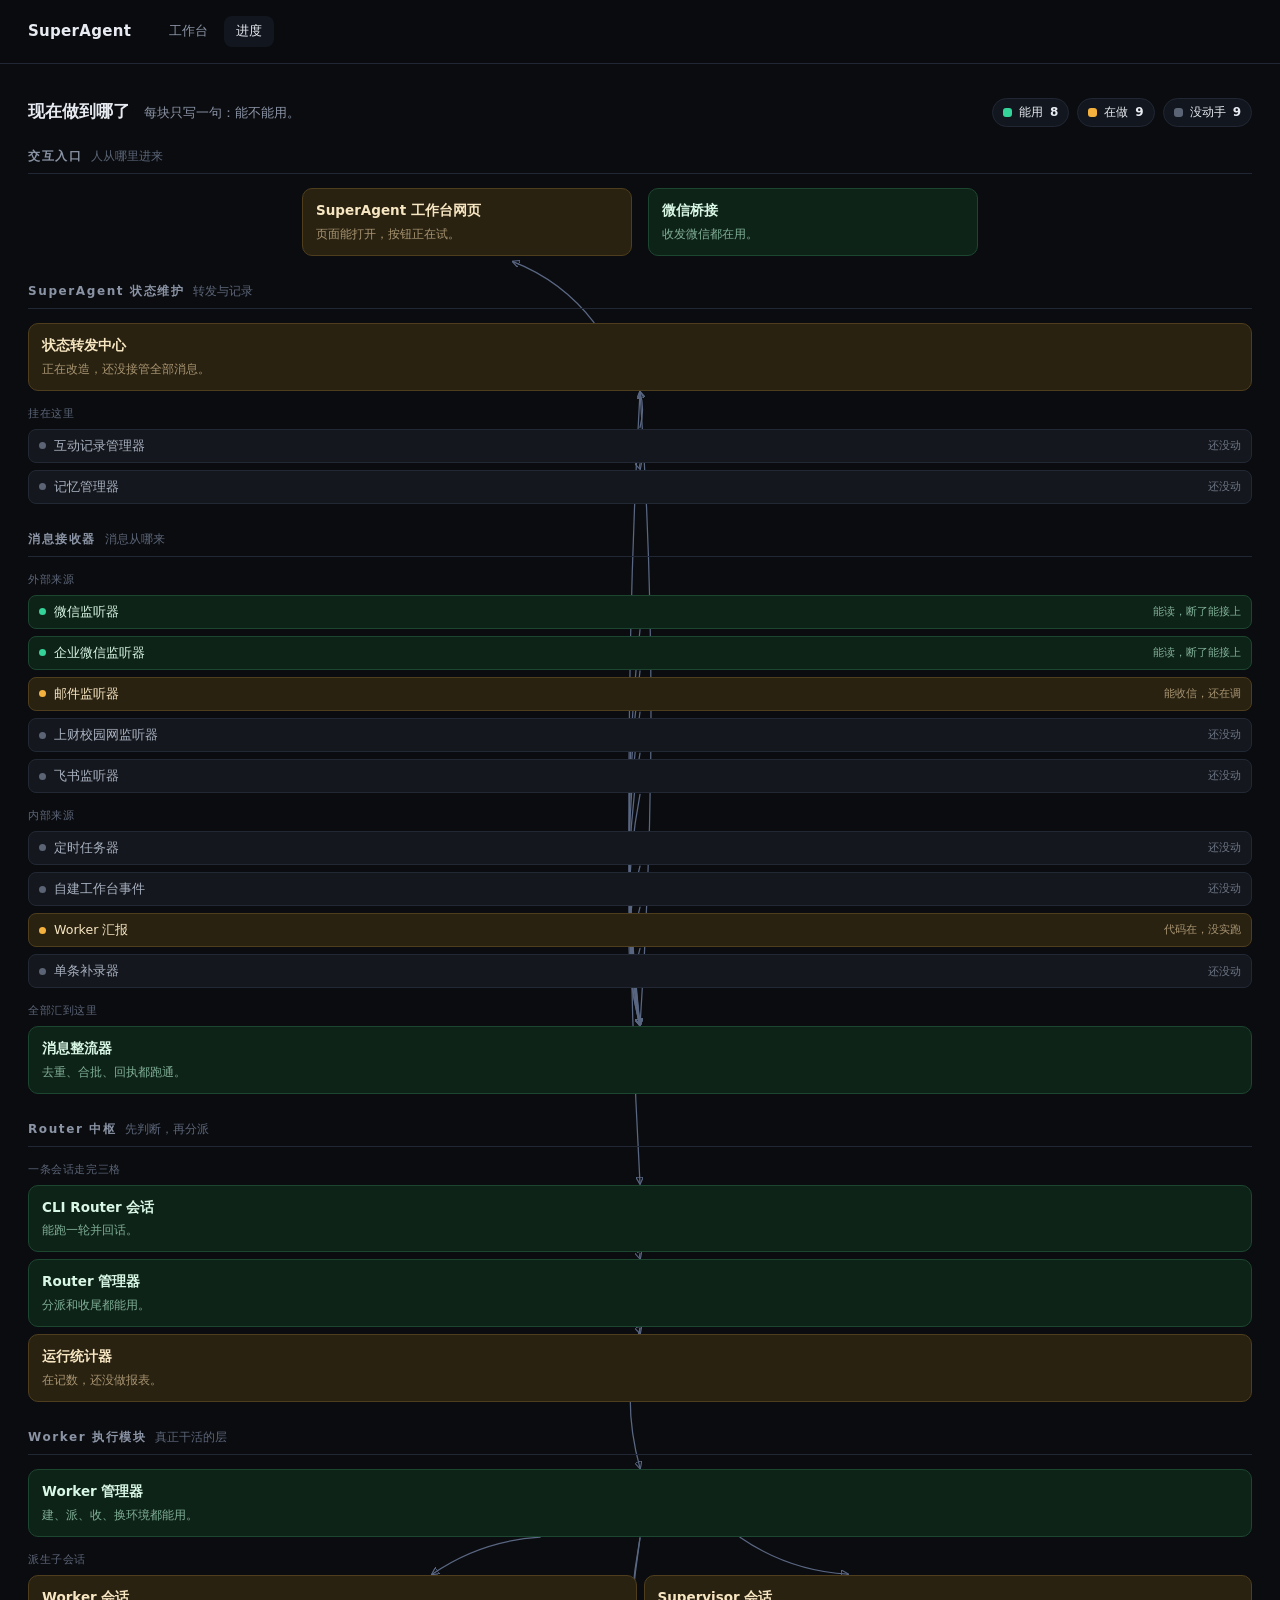
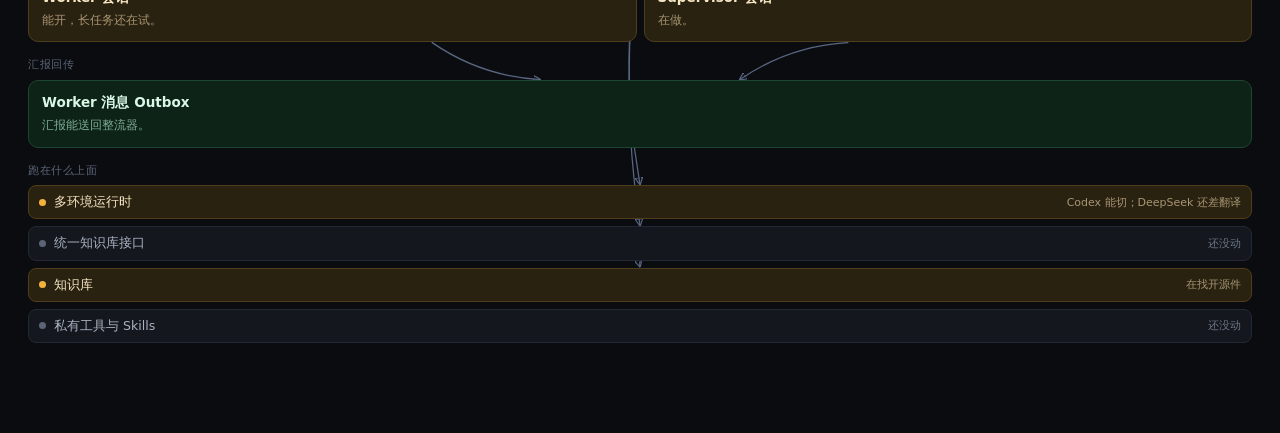
==== progress.html @ 07a04bea "SuperAgent Console: 工作台与进度两页" ====
<!doctype html>
<html lang="zh-CN">
<head>
<meta charset="utf-8">
<meta name="viewport" content="width=device-width,initial-scale=1">
<title>SuperAgent · 进度</title>
<link rel="stylesheet" href="app.css">
<style>
  main { max-width: 1290px; }
  .head { display: flex; align-items: baseline; gap: 14px; margin-bottom: 20px; flex-wrap: wrap; }
  .head h1 { margin: 0; font-size: 17px; font-weight: 650; }
  .head p { margin: 0; color: var(--muted); font-size: 13px; }
  .head .counts { margin-left: auto; display: flex; gap: 8px; flex-wrap: wrap; }
  .chip { display: inline-flex; align-items: center; gap: 7px; padding: 4px 10px; border-radius: 999px;
    border: 1px solid var(--line); background: var(--panel); font-size: 12px; }
  .chip b { font-variant-numeric: tabular-nums; font-weight: 650; }
  .swatch { width: 9px; height: 9px; border-radius: 3px; background: var(--c); }

  .map { position: relative; display: grid;
    grid-template-columns: 344px 236px 248px 404px;
    grid-template-areas: "entry entry entry entry" "recv maint router worker";
    gap: 26px 24px; align-items: start; padding-bottom: 10px; min-width: 1270px; }
  #links { position: absolute; inset: 0; width: 100%; height: 100%; z-index: 0; pointer-events: none; overflow: visible; }
  #links path { fill: none; stroke: #5a6782; stroke-width: 1.25; stroke-linecap: round; }

  .zone { position: relative; z-index: 1; }
  .zone[data-zone="entry"] { grid-area: entry; }
  .zone[data-zone="receivers"] { grid-area: recv; }
  .zone[data-zone="maintenance"] { grid-area: maint; }
  .zone[data-zone="router"] { grid-area: router; }
  .zone[data-zone="worker"] { grid-area: worker; }
  .zone > h2 { margin: 0 0 14px; padding-bottom: 7px; border-bottom: 1px solid var(--line);
    font-size: 12px; letter-spacing: 1.6px; font-weight: 600; color: var(--muted);
    display: flex; align-items: baseline; gap: 9px; }
  .zone > h2 em { font-style: normal; font-size: 11.5px; letter-spacing: 0; color: var(--dim); font-weight: 400; }
  .group + .group { margin-top: 14px; }
  .gtitle { font-size: 11px; letter-spacing: .6px; color: var(--dim); margin: 0 0 6px; }
  .cards, .rows { display: grid; gap: 7px; }
  .pair { display: grid; grid-template-columns: 1fr 1fr; gap: 7px; }
  .zone[data-zone="entry"] .cards { display: flex; gap: 16px; justify-content: center; flex-wrap: wrap; }
  .zone[data-zone="entry"] .node { flex: 0 0 330px; }

  .node[data-status="green"],  .row[data-status="green"]  { --fill:#0e2318; --edge:#1d4630; --dot:#34d399; --name:#d9f7e5; --note:#7fae95; }
  .node[data-status="yellow"], .row[data-status="yellow"] { --fill:#2a2211; --edge:#4f3e1d; --dot:#f5b13d; --name:#f7e6c2; --note:#a89572; }
  .node[data-status="red"],    .row[data-status="red"]    { --fill:#2a1517; --edge:#532528; --dot:#f87171; --name:#fbdada; --note:#a97c7f; }
  .node[data-status="gray"],   .row[data-status="gray"]   { --fill:#14171d; --edge:#232934; --dot:#5b6474; --name:#a9b2c1; --note:#6d7686; }

  .node { background: var(--fill); border: 1px solid var(--edge); border-radius: 10px; padding: 11px 13px;
    transition: transform .16s ease, border-color .16s ease;
    opacity: 0; animation: rise .3s ease forwards; animation-delay: calc(var(--i) * 15ms); }
  .node:hover { transform: translateY(-1px); border-color: var(--dot); }
  .node .name { font-size: 13.5px; font-weight: 600; color: var(--name); }
  .node .note { font-size: 12px; color: var(--note); margin-top: 3px; }

  .row { display: flex; align-items: center; gap: 8px; background: var(--fill); border: 1px solid var(--edge);
    border-radius: 8px; padding: 6px 10px;
    opacity: 0; animation: rise .3s ease forwards; animation-delay: calc(var(--i) * 15ms); }
  .dot2 { width: 7px; height: 7px; border-radius: 50%; background: var(--dot); flex: 0 0 auto; }
  .row .nm { flex: 1; font-size: 12.6px; color: var(--name); white-space: nowrap; overflow: hidden; text-overflow: ellipsis; }
  .row .nt { font-size: 11px; color: var(--note); white-space: nowrap; }
  @keyframes rise { from { opacity: 0; transform: translateY(5px); } to { opacity: 1; transform: none; } }
  @media (max-width: 1300px) {
    .map { min-width: 0; grid-template-columns: 1fr;
      grid-template-areas: "entry" "maint" "recv" "router" "worker"; }
  }
</style>
</head>
<body>
<header>
  <div class="brand">SuperAgent</div>
  <nav><a href="./">工作台</a><a class="on" href="progress.html">进度</a></nav>
</header>

<main>
  <div class="head">
    <h1>现在做到哪了</h1>
    <p>每块只写一句：能不能用。</p>
    <div class="counts" id="counts"></div>
  </div>
  <div class="map" id="map"><svg id="links"></svg></div>
</main>

<script src="data.js"></script>
<script>
const data = window.SUPERAGENT || {}
const map = data.map || { zones: [], edges: [] }
const esc = v => String(v ?? '').replace(/[&<>"']/g, c => ({'&':'&amp;','<':'&lt;','>':'&gt;','"':'&quot;',"'":'&#39;'}[c]))
const ORDER = ['green', 'yellow', 'red', 'gray']
let index = 0

function nodeCard(node) {
  return `<article class="node" data-id="${esc(node.id)}" data-status="${node.status}" style="--i:${index++}">
    <div class="name">${esc(node.name)}</div><div class="note">${esc(node.note)}</div></article>`
}
function nodeRow(node) {
  return `<div class="row" data-id="${esc(node.id)}" data-status="${node.status}" style="--i:${index++}">
    <span class="dot2"></span><span class="nm">${esc(node.name)}</span><span class="nt">${esc(node.note)}</span></div>`
}
function groupHtml(group) {
  const head = group.title ? `<div class="gtitle">${esc(group.title)}</div>` : ''
  let body
  if (group.rows) body = `<div class="rows">${group.rows.map(nodeRow).join('')}</div>`
  else if (group.pair) body = `<div class="pair">${group.pair.map(nodeCard).join('')}</div>`
  else body = `<div class="cards">${(group.nodes || group.cards || []).map(nodeCard).join('')}</div>`
  return `<div class="group">${head}${body}</div>`
}

const counts = { gray: 0, red: 0, yellow: 0, green: 0 }
for (const zone of map.zones) for (const group of zone.groups)
  for (const node of [...(group.nodes || []), ...(group.cards || []), ...(group.pair || []), ...(group.rows || [])])
    counts[node.status] = (counts[node.status] || 0) + 1

document.getElementById('counts').innerHTML = ORDER.filter(k => counts[k] || k === 'green').map(k => {
  const c = getComputedStyle(document.documentElement).getPropertyValue('--' + k)
  const label = (map.legend || []).find(l => l.key === k)
  return `<span class="chip"><span class="swatch" style="background:${c.trim()}"></span>${esc(label ? label.label : k)} <b>${counts[k] || 0}</b></span>`
}).join('')

document.getElementById('map').insertAdjacentHTML('beforeend', map.zones.map(zone => `
  <section class="zone" data-zone="${esc(zone.id)}">
    <h2>${esc(zone.title)} <em>${esc(zone.note || '')}</em></h2>
    ${zone.groups.map(groupHtml).join('')}
  </section>`).join(''))

function boxOf(el, box) {
  const r = el.getBoundingClientRect()
  return { x: r.left - box.left + r.width / 2, y: r.top - box.top + r.height / 2, w: r.width, h: r.height }
}
function edgePoint(from, to) {
  const dx = to.x - from.x, dy = to.y - from.y
  const a = Math.atan2(dy, dx), cos = Math.cos(a), sin = Math.sin(a)
  const sx = Math.abs(cos) > 1e-6 ? (from.w / 2) / Math.abs(cos) : Infinity
  const sy = Math.abs(sin) > 1e-6 ? (from.h / 2) / Math.abs(sin) : Infinity
  const d = Math.min(sx, sy) + 1
  return { x: from.x + cos * d, y: from.y + sin * d }
}
function draw() {
  const box = document.getElementById('map').getBoundingClientRect()
  const svg = document.getElementById('links')
  svg.setAttribute('width', box.width); svg.setAttribute('height', box.height)
  svg.setAttribute('viewBox', `0 0 ${box.width} ${box.height}`)
  const pos = new Map()
  for (const el of document.querySelectorAll('[data-id]')) pos.set(el.dataset.id, boxOf(el, box))
  const parts = []
  ;(map.edges || []).forEach(([fromId, toId], i) => {
    const a = pos.get(fromId), b = pos.get(toId)
    if (!a || !b) return
    const p1 = edgePoint(a, b), p2 = edgePoint(b, a)
    const dx = p2.x - p1.x, dy = p2.y - p1.y
    const dist = Math.hypot(dx, dy) || 1
    const bow = Math.min(22, dist * 0.14)
    const cx = (p1.x + p2.x) / 2 - (dy / dist) * bow
    const cy = (p1.y + p2.y) / 2 + (dx / dist) * bow
    parts.push(`<path d="M${p1.x},${p1.y} Q${cx},${cy} ${p2.x},${p2.y}" marker-end="url(#arrow)" data-i="${i}"/>`)
  })
  svg.innerHTML = `<defs><marker id="arrow" viewBox="0 0 8 8" refX="7" refY="4" markerWidth="6" markerHeight="6" orient="auto">
    <path d="M0,0 L8,4 L0,8 Z" fill="#5a6782" stroke="none"/></marker></defs>${parts.join('')}`
  let step = 0
  for (const path of svg.querySelectorAll('path[data-i]')) {
    const len = path.getTotalLength()
    path.style.strokeDasharray = `${len}`; path.style.strokeDashoffset = `${len}`
    path.style.transition = `stroke-dashoffset .45s ease ${step++ * 18}ms`
    requestAnimationFrame(() => { path.style.strokeDashoffset = '0' })
  }
}
requestAnimationFrame(() => requestAnimationFrame(draw))
let timer
addEventListener('resize', () => { clearTimeout(timer); timer = setTimeout(draw, 140) })
</script>
</body>
</html>
---- app.css ----
:root {
  --bg: #0a0c10; --panel: #12161e; --line: #212734; --text: #e8ebf1; --muted: #8b94a5; --dim: #5c6577;
  --green: #34d399; --yellow: #f5b13d; --red: #f87171; --gray: #5b6474;
}
* { box-sizing: border-box; }
html, body { margin: 0; background: var(--bg); color: var(--text); }
body { font: 14px/1.6 "Segoe UI", "Microsoft YaHei", system-ui, sans-serif; -webkit-font-smoothing: antialiased; }

header {
  display: flex; align-items: center; gap: 26px; padding: 16px 28px;
  border-bottom: 1px solid var(--line); position: sticky; top: 0; background: rgba(10,12,16,.92);
  backdrop-filter: blur(8px); z-index: 10;
}
.brand { font-size: 15px; font-weight: 650; letter-spacing: .3px; }
nav { display: flex; gap: 4px; }
nav a {
  color: var(--muted); text-decoration: none; font-size: 13px; padding: 5px 12px; border-radius: 8px;
}
nav a:hover { color: var(--text); background: var(--panel); }
nav a.on { color: var(--text); background: var(--panel); }

main { max-width: 980px; margin: 0 auto; padding: 34px 28px 80px; }

.hero { display: flex; align-items: center; gap: 14px; padding: 26px 24px; border: 1px solid var(--line);
  border-radius: 16px; background: var(--panel); margin-bottom: 30px; }
.hero .pulse { width: 10px; height: 10px; border-radius: 50%; background: var(--green); flex: 0 0 auto;
  box-shadow: 0 0 0 4px rgba(52,211,153,.14); }
.hero.off .pulse { background: var(--gray); box-shadow: none; }
.hero h1 { margin: 0; font-size: 17px; font-weight: 650; }
.hero p { margin: 2px 0 0; color: var(--muted); font-size: 13px; }
.hero .when { margin-left: auto; color: var(--dim); font-size: 12px; }

h2 { font-size: 11.5px; letter-spacing: 1.5px; color: var(--dim); font-weight: 600; margin: 0 0 12px; }

.card { border: 1px solid var(--line); border-radius: 12px; background: var(--panel); padding: 14px 16px; }
.card + .card { margin-top: 9px; }
.card .top { display: flex; align-items: center; gap: 10px; }
.card .goal { font-size: 14px; font-weight: 600; }
.card .meta { margin-left: auto; font-size: 12px; color: var(--muted); }
.card ol { margin: 10px 0 0; padding-left: 18px; color: var(--muted); font-size: 12.5px; }
.card li.done { color: var(--dim); text-decoration: line-through; text-decoration-color: #2c3444; }
.empty { color: var(--dim); font-size: 13px; padding: 26px 0; text-align: center; }

.feed { display: grid; gap: 7px; }
.ev { display: flex; gap: 12px; font-size: 13px; color: var(--muted); }
.ev time { color: var(--dim); font-variant-numeric: tabular-nums; flex: 0 0 auto; }
.ev b { color: var(--text); font-weight: 500; }

.dot { width: 8px; height: 8px; border-radius: 50%; flex: 0 0 auto; background: var(--gray); }
.dot.green { background: var(--green); }
.dot.yellow { background: var(--yellow); }
.dot.red { background: var(--red); }

@media (max-width: 640px) { main { padding: 22px 16px 60px; } header { padding: 12px 16px; } }
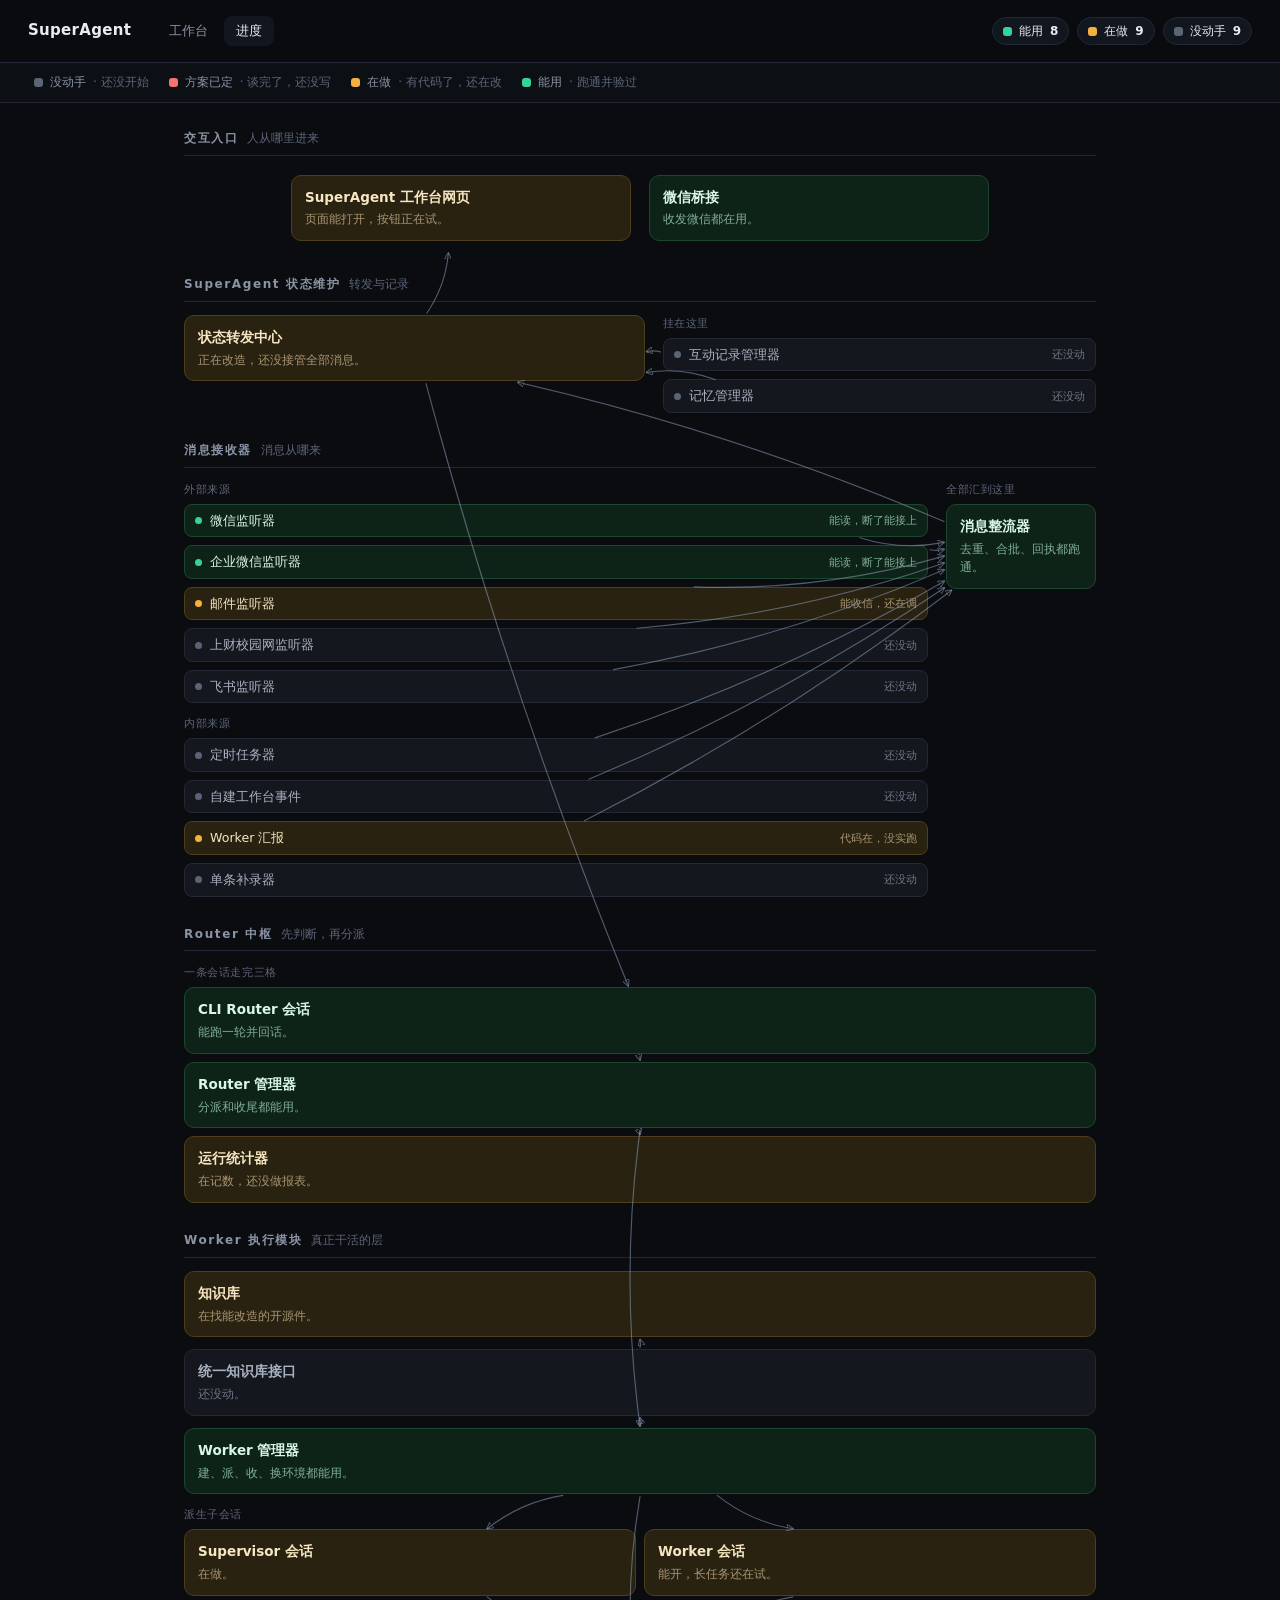
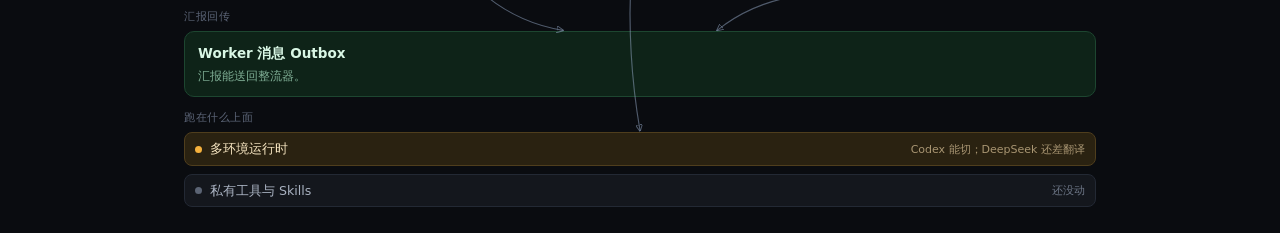
==== commit 49b6fd22: "进度页按参考图重排空间布局" ====
--- a/progress.html
+++ b/progress.html
@@ -2,43 +2,73 @@
 <html lang="zh-CN">
 <head>
 <meta charset="utf-8">
+<link rel="stylesheet" href="app.css">
 <meta name="viewport" content="width=device-width,initial-scale=1">
-<title>SuperAgent · 进度</title>
-<link rel="stylesheet" href="app.css">
+<title>SuperAgent 系统实现状态图</title>
 <style>
-  main { max-width: 1290px; }
-  .head { display: flex; align-items: baseline; gap: 14px; margin-bottom: 20px; flex-wrap: wrap; }
-  .head h1 { margin: 0; font-size: 17px; font-weight: 650; }
-  .head p { margin: 0; color: var(--muted); font-size: 13px; }
-  .head .counts { margin-left: auto; display: flex; gap: 8px; flex-wrap: wrap; }
+  :root {
+    --bg: #0a0c10; --line: #212734; --text: #e8ebf1; --muted: #8b94a5; --dim: #5c6577;
+    --gray: #5b6474; --red: #f87171; --yellow: #f5b13d; --green: #34d399;
+  }
+  * { box-sizing: border-box; }
+  html, body { margin: 0; background: var(--bg); color: var(--text); }
+  body { font: 14px/1.55 "Segoe UI", "Microsoft YaHei", system-ui, sans-serif; }
+
+  header.top { display: flex; align-items: flex-end; gap: 26px; flex-wrap: wrap;
+    padding: 24px 34px 15px; border-bottom: 1px solid var(--line); }
+  header.top h1 { margin: 0; font-size: 19px; letter-spacing: .4px; font-weight: 650; }
+  header.top .lede { margin: 5px 0 0; color: var(--muted); font-size: 12.5px; }
+  .counts { display: flex; gap: 8px; margin-left: auto; flex-wrap: wrap; }
   .chip { display: inline-flex; align-items: center; gap: 7px; padding: 4px 10px; border-radius: 999px;
-    border: 1px solid var(--line); background: var(--panel); font-size: 12px; }
+    border: 1px solid var(--line); background: #12161e; font-size: 12px; }
   .chip b { font-variant-numeric: tabular-nums; font-weight: 650; }
   .swatch { width: 9px; height: 9px; border-radius: 3px; background: var(--c); }
-
-  .map { position: relative; display: grid;
-    grid-template-columns: 344px 236px 248px 404px;
-    grid-template-areas: "entry entry entry entry" "recv maint router worker";
-    gap: 26px 24px; align-items: start; padding-bottom: 10px; min-width: 1270px; }
-  #links { position: absolute; inset: 0; width: 100%; height: 100%; z-index: 0; pointer-events: none; overflow: visible; }
-  #links path { fill: none; stroke: #5a6782; stroke-width: 1.25; stroke-linecap: round; }
-
-  .zone { position: relative; z-index: 1; }
+  .legend { display: flex; gap: 20px; flex-wrap: wrap; padding: 10px 34px;
+    border-bottom: 1px solid var(--line); background: #0c0f14; }
+  .legend div { display: flex; align-items: center; gap: 7px; font-size: 12px; color: var(--muted); }
+
+  main { padding: 26px 34px 26px; overflow-x: auto; }
+  /* 交互入口在顶；状态维护在中间上方；接收器在左、Router 在中、Worker 在右。 */
+  .map {
+    position: relative;
+    display: grid;
+    width: 100%;
+    grid-template-columns: minmax(330px, 380px) minmax(0, 1fr) minmax(0, 1.06fr);
+    grid-template-areas:
+      "entry entry entry"
+      "recv  maint maint"
+      "recv  router worker";
+    gap: 28px 24px;
+    align-items: start;
+  }
+  /* 线画在卡片之上，保证看得见；卡片仍是不透明的，线只在空白处穿行。 */
+  #links { position: absolute; inset: 0; width: 100%; height: 100%; z-index: 5; pointer-events: none; overflow: visible; }
+  #links path { fill: none; stroke: rgba(150,170,200,.5); stroke-width: 1.15; stroke-linecap: round; }
+
+  .zone { position: relative; z-index: 1; min-width: 0; }
   .zone[data-zone="entry"] { grid-area: entry; }
   .zone[data-zone="receivers"] { grid-area: recv; }
   .zone[data-zone="maintenance"] { grid-area: maint; }
   .zone[data-zone="router"] { grid-area: router; }
   .zone[data-zone="worker"] { grid-area: worker; }
-  .zone > h2 { margin: 0 0 14px; padding-bottom: 7px; border-bottom: 1px solid var(--line);
+  .zone > h2 { margin: 0 0 13px; padding-bottom: 7px; border-bottom: 1px solid var(--line);
     font-size: 12px; letter-spacing: 1.6px; font-weight: 600; color: var(--muted);
     display: flex; align-items: baseline; gap: 9px; }
   .zone > h2 em { font-style: normal; font-size: 11.5px; letter-spacing: 0; color: var(--dim); font-weight: 400; }
-  .group + .group { margin-top: 14px; }
+
+  .group + .group { margin-top: 12px; }
   .gtitle { font-size: 11px; letter-spacing: .6px; color: var(--dim); margin: 0 0 6px; }
-  .cards, .rows { display: grid; gap: 7px; }
-  .pair { display: grid; grid-template-columns: 1fr 1fr; gap: 7px; }
-  .zone[data-zone="entry"] .cards { display: flex; gap: 16px; justify-content: center; flex-wrap: wrap; }
-  .zone[data-zone="entry"] .node { flex: 0 0 330px; }
+  .cards, .rows { display: grid; gap: 8px; }
+  .pair { display: grid; grid-template-columns: 1fr 1fr; gap: 8px; }
+  .cards.row { display: flex; gap: 18px; justify-content: center; flex-wrap: wrap; }
+  .cards.row .node { flex: 0 0 340px; }
+
+  .split { display: flex; gap: 18px; align-items: flex-start; }
+  .split .main { flex: 1 1 auto; min-width: 0; }
+  .split .side { flex: 0 0 auto; }
+  .zone[data-zone="receivers"] .split .side { flex-basis: 150px; }
+  .zone[data-zone="maintenance"] .split .main { flex: 0 0 270px; }
+  .zone[data-zone="maintenance"] .split .side { flex: 1 1 auto; }
 
   .node[data-status="green"],  .row[data-status="green"]  { --fill:#0e2318; --edge:#1d4630; --dot:#34d399; --name:#d9f7e5; --note:#7fae95; }
   .node[data-status="yellow"], .row[data-status="yellow"] { --fill:#2a2211; --edge:#4f3e1d; --dot:#f5b13d; --name:#f7e6c2; --note:#a89572; }
@@ -47,45 +77,42 @@
 
   .node { background: var(--fill); border: 1px solid var(--edge); border-radius: 10px; padding: 11px 13px;
     transition: transform .16s ease, border-color .16s ease;
-    opacity: 0; animation: rise .3s ease forwards; animation-delay: calc(var(--i) * 15ms); }
+    opacity: 0; animation: rise .3s ease forwards; animation-delay: calc(var(--i) * 14ms); }
   .node:hover { transform: translateY(-1px); border-color: var(--dot); }
-  .node .name { font-size: 13.5px; font-weight: 600; color: var(--name); }
-  .node .note { font-size: 12px; color: var(--note); margin-top: 3px; }
+  .node .name { font-size: 13.5px; font-weight: 600; color: var(--name); overflow-wrap: anywhere; }
+  .node .note { font-size: 12px; color: var(--note); margin-top: 3px; overflow-wrap: anywhere; }
 
   .row { display: flex; align-items: center; gap: 8px; background: var(--fill); border: 1px solid var(--edge);
     border-radius: 8px; padding: 6px 10px;
-    opacity: 0; animation: rise .3s ease forwards; animation-delay: calc(var(--i) * 15ms); }
-  .dot2 { width: 7px; height: 7px; border-radius: 50%; background: var(--dot); flex: 0 0 auto; }
+    opacity: 0; animation: rise .3s ease forwards; animation-delay: calc(var(--i) * 14ms); }
+  .row .dot { width: 7px; height: 7px; border-radius: 50%; background: var(--dot); flex: 0 0 auto; }
   .row .nm { flex: 1; font-size: 12.6px; color: var(--name); white-space: nowrap; overflow: hidden; text-overflow: ellipsis; }
   .row .nt { font-size: 11px; color: var(--note); white-space: nowrap; }
   @keyframes rise { from { opacity: 0; transform: translateY(5px); } to { opacity: 1; transform: none; } }
+  footer { padding: 0 34px 28px; color: var(--dim); font-size: 11.5px; display: flex; gap: 18px; flex-wrap: wrap; }
+  footer code { font-family: ui-monospace, Consolas, monospace; color: var(--muted); }
+  a { color: #6ea8fe; text-decoration: none; }
   @media (max-width: 1300px) {
     .map { min-width: 0; grid-template-columns: 1fr;
       grid-template-areas: "entry" "maint" "recv" "router" "worker"; }
+    .zone[data-zone="maintenance"] .split .main { flex: 1 1 auto; }
+    .split { flex-wrap: wrap; }
   }
 </style>
 </head>
 <body>
-<header>
-  <div class="brand">SuperAgent</div>
-  <nav><a href="./">工作台</a><a class="on" href="progress.html">进度</a></nav>
-</header>
-
-<main>
-  <div class="head">
-    <h1>现在做到哪了</h1>
-    <p>每块只写一句：能不能用。</p>
-    <div class="counts" id="counts"></div>
-  </div>
-  <div class="map" id="map"><svg id="links"></svg></div>
-</main>
+<header><div class="brand">SuperAgent</div><nav><a href="./">工作台</a><a class="on" href="progress.html">进度</a></nav><div class="counts" id="counts"></div></header>
+
+<div class="legend" id="legend"></div>
+<main><div class="map" id="map"><svg id="links"></svg></div></main>
 
 <script src="data.js"></script>
 <script>
-const data = window.SUPERAGENT || {}
-const map = data.map || { zones: [], edges: [] }
+const ORDER = ['green', 'yellow', 'red', 'gray']
+const $ = s => document.querySelector(s)
 const esc = v => String(v ?? '').replace(/[&<>"']/g, c => ({'&':'&amp;','<':'&lt;','>':'&gt;','"':'&quot;',"'":'&#39;'}[c]))
-const ORDER = ['green', 'yellow', 'red', 'gray']
+
+let map = null
 let index = 0
 
 function nodeCard(node) {
@@ -94,7 +121,7 @@
 }
 function nodeRow(node) {
   return `<div class="row" data-id="${esc(node.id)}" data-status="${node.status}" style="--i:${index++}">
-    <span class="dot2"></span><span class="nm">${esc(node.name)}</span><span class="nt">${esc(node.note)}</span></div>`
+    <span class="dot"></span><span class="nm">${esc(node.name)}</span><span class="nt">${esc(node.note)}</span></div>`
 }
 function groupHtml(group) {
   const head = group.title ? `<div class="gtitle">${esc(group.title)}</div>` : ''
@@ -104,23 +131,46 @@
   else body = `<div class="cards">${(group.nodes || group.cards || []).map(nodeCard).join('')}</div>`
   return `<div class="group">${head}${body}</div>`
 }
-
-const counts = { gray: 0, red: 0, yellow: 0, green: 0 }
-for (const zone of map.zones) for (const group of zone.groups)
-  for (const node of [...(group.nodes || []), ...(group.cards || []), ...(group.pair || []), ...(group.rows || [])])
-    counts[node.status] = (counts[node.status] || 0) + 1
-
-document.getElementById('counts').innerHTML = ORDER.filter(k => counts[k] || k === 'green').map(k => {
-  const c = getComputedStyle(document.documentElement).getPropertyValue('--' + k)
-  const label = (map.legend || []).find(l => l.key === k)
-  return `<span class="chip"><span class="swatch" style="background:${c.trim()}"></span>${esc(label ? label.label : k)} <b>${counts[k] || 0}</b></span>`
-}).join('')
-
-document.getElementById('map').insertAdjacentHTML('beforeend', map.zones.map(zone => `
-  <section class="zone" data-zone="${esc(zone.id)}">
-    <h2>${esc(zone.title)} <em>${esc(zone.note || '')}</em></h2>
-    ${zone.groups.map(groupHtml).join('')}
-  </section>`).join(''))
+function zoneBody(zone) {
+  if (zone.layout === 'row') return `<div class="cards row">${zone.groups[0].nodes.map(nodeCard).join('')}</div>`
+  if (zone.layout === 'split') {
+    return `<div class="split"><div class="main">${zone.groups.map(groupHtml).join('')}</div>
+      <div class="side">${(zone.side || []).map(groupHtml).join('')}</div></div>`
+  }
+  return zone.groups.map(groupHtml).join('')
+}
+
+function render(data) {
+  map = data
+  const counts = { gray: 0, red: 0, yellow: 0, green: 0 }
+  const each = (zone) => {
+    const out = []
+    for (const g of [...(zone.groups || []), ...(zone.side || [])])
+      out.push(...(g.nodes || []), ...(g.cards || []), ...(g.pair || []), ...(g.rows || []))
+    return out
+  }
+  for (const zone of data.zones) for (const node of each(zone)) counts[node.status] = (counts[node.status] || 0) + 1
+
+  $('#legend').innerHTML = data.legend.map(item => {
+    const c = getComputedStyle(document.documentElement).getPropertyValue('--' + item.key)
+    return `<div><span class="swatch" style="background:${c.trim()}"></span>${esc(item.label)}
+      <span style="color:var(--dim)">· ${esc(item.hint)}</span></div>`
+  }).join('')
+  $('#counts').innerHTML = ORDER.filter(k => counts[k] || k === 'green').map(k => {
+    const c = getComputedStyle(document.documentElement).getPropertyValue('--' + k)
+    const label = (data.legend.find(l => l.key === k) || {}).label || k
+    return `<span class="chip"><span class="swatch" style="background:${c.trim()}"></span>${esc(label)} <b>${counts[k] || 0}</b></span>`
+  }).join('')
+  const stamp = $('#updated')
+  if (stamp) stamp.textContent = data.updatedAt
+
+  $('#map').insertAdjacentHTML('beforeend', data.zones.map(zone => `
+    <section class="zone" data-zone="${esc(zone.id)}">
+      <h2>${esc(zone.title)} <em>${esc(zone.note || '')}</em></h2>${zoneBody(zone)}
+    </section>`).join(''))
+
+  requestAnimationFrame(() => requestAnimationFrame(draw))
+}
 
 function boxOf(el, box) {
   const r = el.getBoundingClientRect()
@@ -131,41 +181,50 @@
   const a = Math.atan2(dy, dx), cos = Math.cos(a), sin = Math.sin(a)
   const sx = Math.abs(cos) > 1e-6 ? (from.w / 2) / Math.abs(cos) : Infinity
   const sy = Math.abs(sin) > 1e-6 ? (from.h / 2) / Math.abs(sin) : Infinity
-  const d = Math.min(sx, sy) + 1
+  const d = Math.min(sx, sy) + 2
   return { x: from.x + cos * d, y: from.y + sin * d }
 }
+
 function draw() {
-  const box = document.getElementById('map').getBoundingClientRect()
-  const svg = document.getElementById('links')
-  svg.setAttribute('width', box.width); svg.setAttribute('height', box.height)
+  if (!map) return
+  const box = $('#map').getBoundingClientRect()
+  const svg = $('#links')
+  svg.setAttribute('width', box.width)
+  svg.setAttribute('height', box.height)
   svg.setAttribute('viewBox', `0 0 ${box.width} ${box.height}`)
+
   const pos = new Map()
   for (const el of document.querySelectorAll('[data-id]')) pos.set(el.dataset.id, boxOf(el, box))
+
   const parts = []
-  ;(map.edges || []).forEach(([fromId, toId], i) => {
+  map.edges.forEach(([fromId, toId], i) => {
     const a = pos.get(fromId), b = pos.get(toId)
     if (!a || !b) return
     const p1 = edgePoint(a, b), p2 = edgePoint(b, a)
     const dx = p2.x - p1.x, dy = p2.y - p1.y
     const dist = Math.hypot(dx, dy) || 1
-    const bow = Math.min(22, dist * 0.14)
+    const bow = Math.min(20, dist * 0.13)
     const cx = (p1.x + p2.x) / 2 - (dy / dist) * bow
     const cy = (p1.y + p2.y) / 2 + (dx / dist) * bow
     parts.push(`<path d="M${p1.x},${p1.y} Q${cx},${cy} ${p2.x},${p2.y}" marker-end="url(#arrow)" data-i="${i}"/>`)
   })
+
   svg.innerHTML = `<defs><marker id="arrow" viewBox="0 0 8 8" refX="7" refY="4" markerWidth="6" markerHeight="6" orient="auto">
-    <path d="M0,0 L8,4 L0,8 Z" fill="#5a6782" stroke="none"/></marker></defs>${parts.join('')}`
+    <path d="M0,0 L8,4 L0,8 Z" fill="rgba(150,170,200,.6)" stroke="none"/></marker></defs>${parts.join('')}`
+
   let step = 0
   for (const path of svg.querySelectorAll('path[data-i]')) {
     const len = path.getTotalLength()
-    path.style.strokeDasharray = `${len}`; path.style.strokeDashoffset = `${len}`
-    path.style.transition = `stroke-dashoffset .45s ease ${step++ * 18}ms`
+    path.style.strokeDasharray = `${len}`
+    path.style.strokeDashoffset = `${len}`
+    path.style.transition = `stroke-dashoffset .45s ease ${step++ * 16}ms`
     requestAnimationFrame(() => { path.style.strokeDashoffset = '0' })
   }
 }
-requestAnimationFrame(() => requestAnimationFrame(draw))
+
 let timer
 addEventListener('resize', () => { clearTimeout(timer); timer = setTimeout(draw, 140) })
+render((window.SUPERAGENT || {}).map || { zones: [], edges: [] })
 </script>
 </body>
 </html>
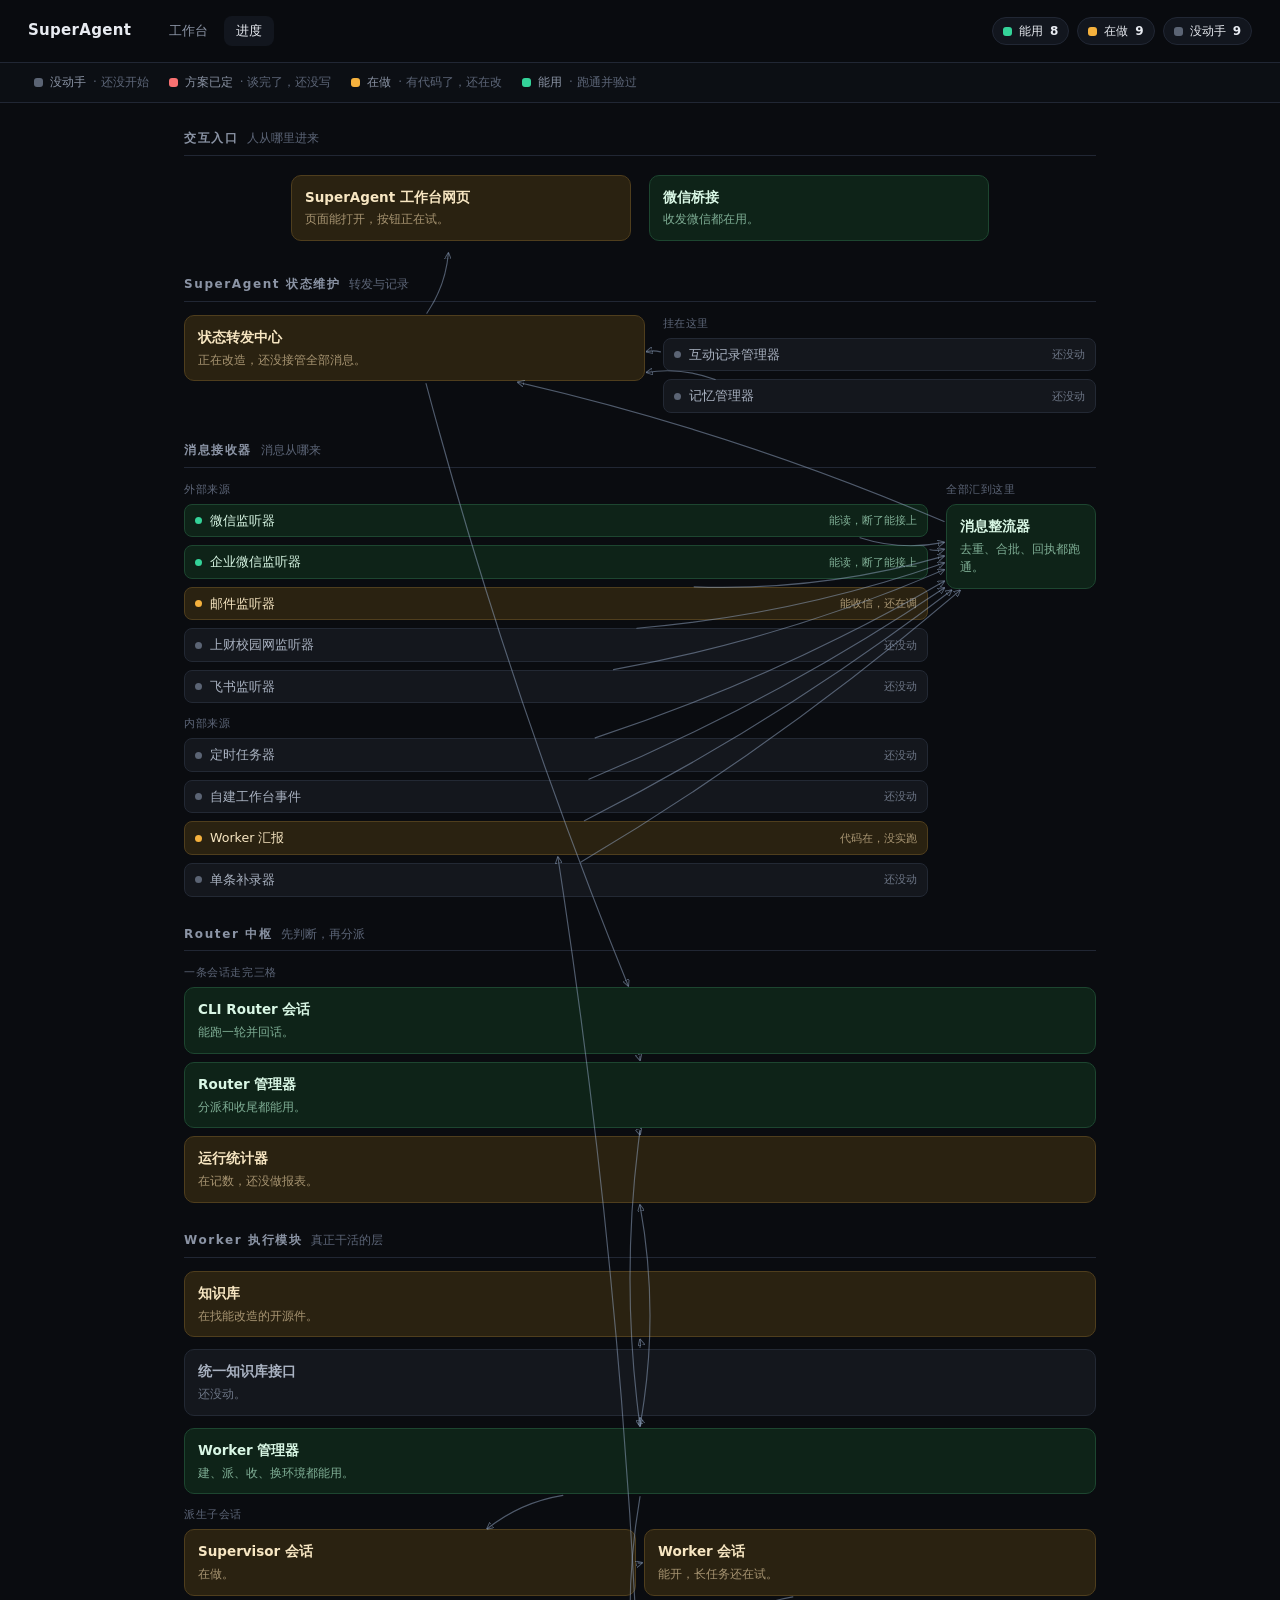
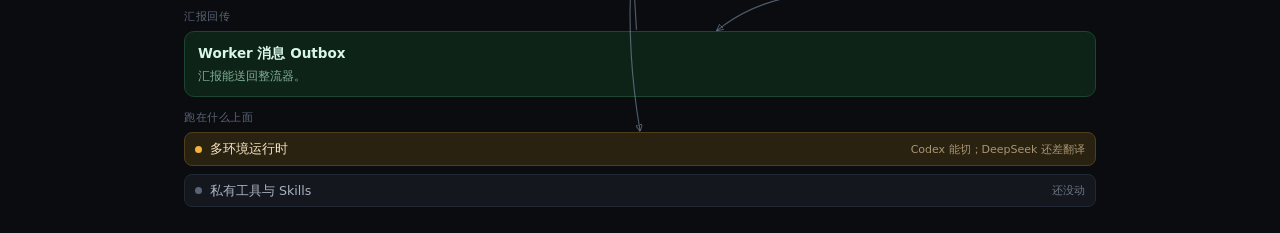
==== commit ed072f85: "修正主链路箭头，修复编码" ====
--- a/progress.html
+++ b/progress.html
@@ -101,7 +101,7 @@
 </style>
 </head>
 <body>
-<header><div class="brand">SuperAgent</div><nav><a href="./">工作台</a><a class="on" href="progress.html">进度</a></nav><div class="counts" id="counts"></div></header>
+<header><div class="brand">SuperAgent</div><nav><a href="./">工作台</a><a class="on" href="progress">进度</a></nav><div class="counts" id="counts"></div></header>
 
 <div class="legend" id="legend"></div>
 <main><div class="map" id="map"><svg id="links"></svg></div></main>
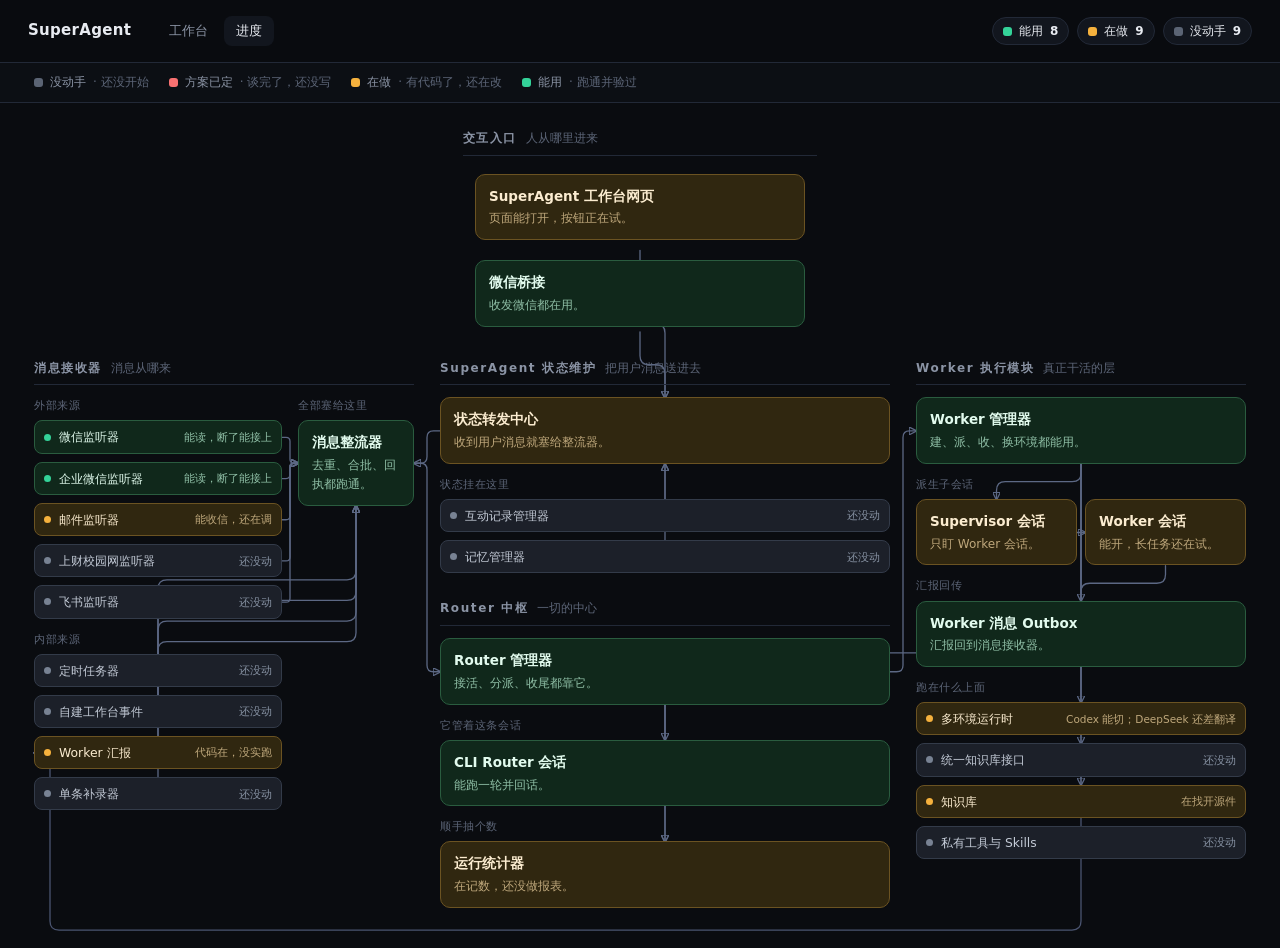
==== commit e9d440be: "按参考图重排：Router 居中、折线箭头、卡片侧边锚点" ====
--- a/progress.html
+++ b/progress.html
@@ -7,7 +7,7 @@
 <title>SuperAgent 系统实现状态图</title>
 <style>
   :root {
-    --bg: #0a0c10; --line: #212734; --text: #e8ebf1; --muted: #8b94a5; --dim: #5c6577;
+    --bg: #0a0c10; --line: #222937; --text: #e8ebf1; --muted: #8b94a5; --dim: #5c6577;
     --gray: #5b6474; --red: #f87171; --yellow: #f5b13d; --green: #34d399;
   }
   * { box-sizing: border-box; }
@@ -27,31 +27,22 @@
     border-bottom: 1px solid var(--line); background: #0c0f14; }
   .legend div { display: flex; align-items: center; gap: 7px; font-size: 12px; color: var(--muted); }
 
-  main { padding: 26px 34px 26px; overflow-x: auto; }
-  /* 交互入口在顶；状态维护在中间上方；接收器在左、Router 在中、Worker 在右。 */
-  .map {
-    position: relative;
-    display: grid;
-    width: 100%;
-    grid-template-columns: minmax(330px, 380px) minmax(0, 1fr) minmax(0, 1.06fr);
-    grid-template-areas:
-      "entry entry entry"
-      "recv  maint maint"
-      "recv  router worker";
-    gap: 28px 24px;
-    align-items: start;
-  }
-  /* 线画在卡片之上，保证看得见；卡片仍是不透明的，线只在空白处穿行。 */
-  #links { position: absolute; inset: 0; width: 100%; height: 100%; z-index: 5; pointer-events: none; overflow: visible; }
-  #links path { fill: none; stroke: rgba(150,170,200,.5); stroke-width: 1.15; stroke-linecap: round; }
+  main { padding: 26px 34px 10px; max-width: none; margin: 0; }
+  /* 用 flex 分三列，宽高可预测：入口横跨顶部，中间一列放转发中心和 Router。 */
+  .map { position: relative; padding-bottom: 30px; }
+  .band { display: flex; justify-content: center; margin-bottom: 26px; }
+  .board { display: flex; gap: 26px; align-items: flex-start; }
+  .col { min-width: 0; }
+  .col.left { flex: 0 0 380px; }
+  .col.mid { flex: 1 1 auto; display: flex; flex-direction: column; gap: 26px; }
+  .col.right { flex: 0 0 330px; }
+
+  #links { position: absolute; inset: 0; width: 100%; height: 100%; z-index: 0; pointer-events: none; overflow: visible; }
+  #links path { fill: none; stroke: #5c6884; stroke-width: 1.3; stroke-linecap: round; }
+  #links path.loop { stroke-dasharray: 4 4; stroke: #4a5470; }
 
   .zone { position: relative; z-index: 1; min-width: 0; }
-  .zone[data-zone="entry"] { grid-area: entry; }
-  .zone[data-zone="receivers"] { grid-area: recv; }
-  .zone[data-zone="maintenance"] { grid-area: maint; }
-  .zone[data-zone="router"] { grid-area: router; }
-  .zone[data-zone="worker"] { grid-area: worker; }
-  .zone > h2 { margin: 0 0 13px; padding-bottom: 7px; border-bottom: 1px solid var(--line);
+  .zone > h2 { margin: 0 0 12px; padding-bottom: 7px; border-bottom: 1px solid var(--line);
     font-size: 12px; letter-spacing: 1.6px; font-weight: 600; color: var(--muted);
     display: flex; align-items: baseline; gap: 9px; }
   .zone > h2 em { font-style: normal; font-size: 11.5px; letter-spacing: 0; color: var(--dim); font-weight: 400; }
@@ -59,44 +50,41 @@
   .group + .group { margin-top: 12px; }
   .gtitle { font-size: 11px; letter-spacing: .6px; color: var(--dim); margin: 0 0 6px; }
   .cards, .rows { display: grid; gap: 8px; }
-  .pair { display: grid; grid-template-columns: 1fr 1fr; gap: 8px; }
-  .cards.row { display: flex; gap: 18px; justify-content: center; flex-wrap: wrap; }
-  .cards.row .node { flex: 0 0 340px; }
-
-  .split { display: flex; gap: 18px; align-items: flex-start; }
+  .pair { display: grid; grid-template-columns: repeat(2, minmax(0, 1fr)); gap: 8px; }
+  .cards.row { display: flex; gap: 20px; justify-content: center; flex-wrap: wrap; }
+  .cards.row .node { flex: 0 0 330px; }
+
+  .split { display: flex; gap: 16px; align-items: flex-start; }
   .split .main { flex: 1 1 auto; min-width: 0; }
-  .split .side { flex: 0 0 auto; }
-  .zone[data-zone="receivers"] .split .side { flex-basis: 150px; }
-  .zone[data-zone="maintenance"] .split .main { flex: 0 0 270px; }
-  .zone[data-zone="maintenance"] .split .side { flex: 1 1 auto; }
-
-  .node[data-status="green"],  .row[data-status="green"]  { --fill:#0e2318; --edge:#1d4630; --dot:#34d399; --name:#d9f7e5; --note:#7fae95; }
-  .node[data-status="yellow"], .row[data-status="yellow"] { --fill:#2a2211; --edge:#4f3e1d; --dot:#f5b13d; --name:#f7e6c2; --note:#a89572; }
-  .node[data-status="red"],    .row[data-status="red"]    { --fill:#2a1517; --edge:#532528; --dot:#f87171; --name:#fbdada; --note:#a97c7f; }
-  .node[data-status="gray"],   .row[data-status="gray"]   { --fill:#14171d; --edge:#232934; --dot:#5b6474; --name:#a9b2c1; --note:#6d7686; }
+  .split .side { flex: 0 0 116px; }
+
+  .node[data-status="green"],  .row[data-status="green"]  { --fill:#10281b; --edge:#2a5c3f; --dot:#34d399; --name:#e2fbee; --note:#8fbfa6; }
+  .node[data-status="yellow"], .row[data-status="yellow"] { --fill:#302710; --edge:#6b5322; --dot:#f5b13d; --name:#fbecd0; --note:#bfa87c; }
+  .node[data-status="red"],    .row[data-status="red"]    { --fill:#3a1a1c; --edge:#6b2c30; --dot:#f87171; --name:#ffe0e0; --note:#c89498; }
+  .node[data-status="gray"],   .row[data-status="gray"]   { --fill:#1c2029; --edge:#333b49; --dot:#788293; --name:#c3cad6; --note:#8792a3; }
 
   .node { background: var(--fill); border: 1px solid var(--edge); border-radius: 10px; padding: 11px 13px;
-    transition: transform .16s ease, border-color .16s ease;
+    min-width: 0; transition: transform .16s ease, border-color .16s ease;
     opacity: 0; animation: rise .3s ease forwards; animation-delay: calc(var(--i) * 14ms); }
   .node:hover { transform: translateY(-1px); border-color: var(--dot); }
   .node .name { font-size: 13.5px; font-weight: 600; color: var(--name); overflow-wrap: anywhere; }
   .node .note { font-size: 12px; color: var(--note); margin-top: 3px; overflow-wrap: anywhere; }
 
   .row { display: flex; align-items: center; gap: 8px; background: var(--fill); border: 1px solid var(--edge);
-    border-radius: 8px; padding: 6px 10px;
+    border-radius: 8px; padding: 6px 9px; min-width: 0;
     opacity: 0; animation: rise .3s ease forwards; animation-delay: calc(var(--i) * 14ms); }
   .row .dot { width: 7px; height: 7px; border-radius: 50%; background: var(--dot); flex: 0 0 auto; }
-  .row .nm { flex: 1; font-size: 12.6px; color: var(--name); white-space: nowrap; overflow: hidden; text-overflow: ellipsis; }
-  .row .nt { font-size: 11px; color: var(--note); white-space: nowrap; }
+  .row .nm { flex: 1 1 auto; min-width: 0; font-size: 12.4px; color: var(--name);
+    white-space: nowrap; overflow: hidden; text-overflow: ellipsis; }
+  .row .nt { flex: 0 0 auto; font-size: 10.5px; color: var(--note); white-space: nowrap; }
   @keyframes rise { from { opacity: 0; transform: translateY(5px); } to { opacity: 1; transform: none; } }
-  footer { padding: 0 34px 28px; color: var(--dim); font-size: 11.5px; display: flex; gap: 18px; flex-wrap: wrap; }
+  footer { padding: 0 34px 26px; color: var(--dim); font-size: 11.5px; display: flex; gap: 18px; flex-wrap: wrap; }
   footer code { font-family: ui-monospace, Consolas, monospace; color: var(--muted); }
   a { color: #6ea8fe; text-decoration: none; }
-  @media (max-width: 1300px) {
-    .map { min-width: 0; grid-template-columns: 1fr;
-      grid-template-areas: "entry" "maint" "recv" "router" "worker"; }
-    .zone[data-zone="maintenance"] .split .main { flex: 1 1 auto; }
-    .split { flex-wrap: wrap; }
+  @media (max-width: 1200px) {
+    .board { flex-wrap: wrap; }
+    .col.left, .col.right { flex: 1 1 320px; }
+    .col.mid { flex: 1 1 100%; order: -1; }
   }
 </style>
 </head>
@@ -104,7 +92,7 @@
 <header><div class="brand">SuperAgent</div><nav><a href="./">工作台</a><a class="on" href="progress">进度</a></nav><div class="counts" id="counts"></div></header>
 
 <div class="legend" id="legend"></div>
-<main><div class="map" id="map"><svg id="links"></svg></div></main>
+<main><div class="map" id="map"><svg id="links"></svg><div id="body"></div></div></main>
 
 <script src="data.js"></script>
 <script>
@@ -139,11 +127,15 @@
   }
   return zone.groups.map(groupHtml).join('')
 }
+function zoneHtml(zone) {
+  return `<section class="zone" data-zone="${esc(zone.id)}">
+    <h2>${esc(zone.title)} <em>${esc(zone.note || '')}</em></h2>${zoneBody(zone)}</section>`
+}
 
 function render(data) {
   map = data
   const counts = { gray: 0, red: 0, yellow: 0, green: 0 }
-  const each = (zone) => {
+  const each = zone => {
     const out = []
     for (const g of [...(zone.groups || []), ...(zone.side || [])])
       out.push(...(g.nodes || []), ...(g.cards || []), ...(g.pair || []), ...(g.rows || []))
@@ -164,10 +156,14 @@
   const stamp = $('#updated')
   if (stamp) stamp.textContent = data.updatedAt
 
-  $('#map').insertAdjacentHTML('beforeend', data.zones.map(zone => `
-    <section class="zone" data-zone="${esc(zone.id)}">
-      <h2>${esc(zone.title)} <em>${esc(zone.note || '')}</em></h2>${zoneBody(zone)}
-    </section>`).join(''))
+  const byId = id => data.zones.find(z => z.id === id)
+  const band = byId('entry') ? `<div class="band">${zoneHtml(byId('entry'))}</div>` : ''
+  const mid = ['maintenance', 'router'].map(id => byId(id)).filter(Boolean).map(zoneHtml).join('')
+  $('#body').innerHTML = `${band}<div class="board">
+    <div class="col left">${byId('receivers') ? zoneHtml(byId('receivers')) : ''}</div>
+    <div class="col mid">${mid}</div>
+    <div class="col right">${byId('worker') ? zoneHtml(byId('worker')) : ''}</div>
+  </div>`
 
   requestAnimationFrame(() => requestAnimationFrame(draw))
 }
@@ -176,13 +172,30 @@
   const r = el.getBoundingClientRect()
   return { x: r.left - box.left + r.width / 2, y: r.top - box.top + r.height / 2, w: r.width, h: r.height }
 }
-function edgePoint(from, to) {
-  const dx = to.x - from.x, dy = to.y - from.y
-  const a = Math.atan2(dy, dx), cos = Math.cos(a), sin = Math.sin(a)
-  const sx = Math.abs(cos) > 1e-6 ? (from.w / 2) / Math.abs(cos) : Infinity
-  const sy = Math.abs(sin) > 1e-6 ? (from.h / 2) / Math.abs(sin) : Infinity
-  const d = Math.min(sx, sy) + 2
-  return { x: from.x + cos * d, y: from.y + sin * d }
+// 从某条边的中点出去
+function sidePoint(rect, side) {
+  if (side === 'left') return { x: rect.x - rect.w / 2, y: rect.y }
+  if (side === 'right') return { x: rect.x + rect.w / 2, y: rect.y }
+  if (side === 'top') return { x: rect.x, y: rect.y - rect.h / 2 }
+  return { x: rect.x, y: rect.y + rect.h / 2 }
+}
+// 横平竖直、拐角带圆角
+function elbow(points, radius = 9) {
+  if (points.length < 2) return ''
+  let d = `M${points[0].x},${points[0].y}`
+  for (let i = 1; i < points.length - 1; i++) {
+    const prev = points[i - 1], cur = points[i], next = points[i + 1]
+    const v1 = { x: cur.x - prev.x, y: cur.y - prev.y }
+    const v2 = { x: next.x - cur.x, y: next.y - cur.y }
+    const l1 = Math.hypot(v1.x, v1.y), l2 = Math.hypot(v2.x, v2.y)
+    if (l1 < 1 || l2 < 1) { d += ` L${cur.x},${cur.y}`; continue }
+    const r = Math.min(radius, l1 / 2, l2 / 2)
+    const a = { x: cur.x - (v1.x / l1) * r, y: cur.y - (v1.y / l1) * r }
+    const b = { x: cur.x + (v2.x / l2) * r, y: cur.y + (v2.y / l2) * r }
+    d += ` L${a.x},${a.y} Q${cur.x},${cur.y} ${b.x},${b.y}`
+  }
+  const last = points[points.length - 1]
+  return d + ` L${last.x},${last.y}`
 }
 
 function draw() {
@@ -197,27 +210,43 @@
   for (const el of document.querySelectorAll('[data-id]')) pos.set(el.dataset.id, boxOf(el, box))
 
   const parts = []
-  map.edges.forEach(([fromId, toId], i) => {
+  map.edges.forEach(([fromId, toId, kind], i) => {
     const a = pos.get(fromId), b = pos.get(toId)
     if (!a || !b) return
-    const p1 = edgePoint(a, b), p2 = edgePoint(b, a)
-    const dx = p2.x - p1.x, dy = p2.y - p1.y
-    const dist = Math.hypot(dx, dy) || 1
-    const bow = Math.min(20, dist * 0.13)
-    const cx = (p1.x + p2.x) / 2 - (dy / dist) * bow
-    const cy = (p1.y + p2.y) / 2 + (dx / dist) * bow
-    parts.push(`<path d="M${p1.x},${p1.y} Q${cx},${cy} ${p2.x},${p2.y}" marker-end="url(#arrow)" data-i="${i}"/>`)
+    let points, cls = ''
+    if (kind === 'loop') {
+      const floor = box.height - 8
+      const start = sidePoint(a, 'bottom')
+      const end = sidePoint(b, 'left')
+      const laneX = 16
+      points = [start, { x: start.x, y: floor }, { x: laneX, y: floor }, { x: laneX, y: end.y }, end]
+      cls = 'loop'
+    } else {
+      const dx = b.x - a.x, dy = b.y - a.y
+      if (Math.abs(dx) >= Math.abs(dy)) {
+        const p1 = sidePoint(a, dx >= 0 ? 'right' : 'left')
+        const p2 = sidePoint(b, dx >= 0 ? 'left' : 'right')
+        const midX = (p1.x + p2.x) / 2
+        points = [p1, { x: midX, y: p1.y }, { x: midX, y: p2.y }, p2]
+      } else {
+        const p1 = sidePoint(a, dy >= 0 ? 'bottom' : 'top')
+        const p2 = sidePoint(b, dy >= 0 ? 'top' : 'bottom')
+        const midY = (p1.y + p2.y) / 2
+        points = [p1, { x: p1.x, y: midY }, { x: p2.x, y: midY }, p2]
+      }
+    }
+    parts.push(`<path class="${cls}" d="${elbow(points)}" marker-end="url(#arrow)" data-i="${i}"/>`)
   })
 
   svg.innerHTML = `<defs><marker id="arrow" viewBox="0 0 8 8" refX="7" refY="4" markerWidth="6" markerHeight="6" orient="auto">
-    <path d="M0,0 L8,4 L0,8 Z" fill="rgba(150,170,200,.6)" stroke="none"/></marker></defs>${parts.join('')}`
+    <path d="M0,0 L8,4 L0,8 Z" fill="#6b7794" stroke="none"/></marker></defs>${parts.join('')}`
 
   let step = 0
   for (const path of svg.querySelectorAll('path[data-i]')) {
     const len = path.getTotalLength()
     path.style.strokeDasharray = `${len}`
     path.style.strokeDashoffset = `${len}`
-    path.style.transition = `stroke-dashoffset .45s ease ${step++ * 16}ms`
+    path.style.transition = `stroke-dashoffset .4s ease ${step++ * 12}ms`
     requestAnimationFrame(() => { path.style.strokeDashoffset = '0' })
   }
 }
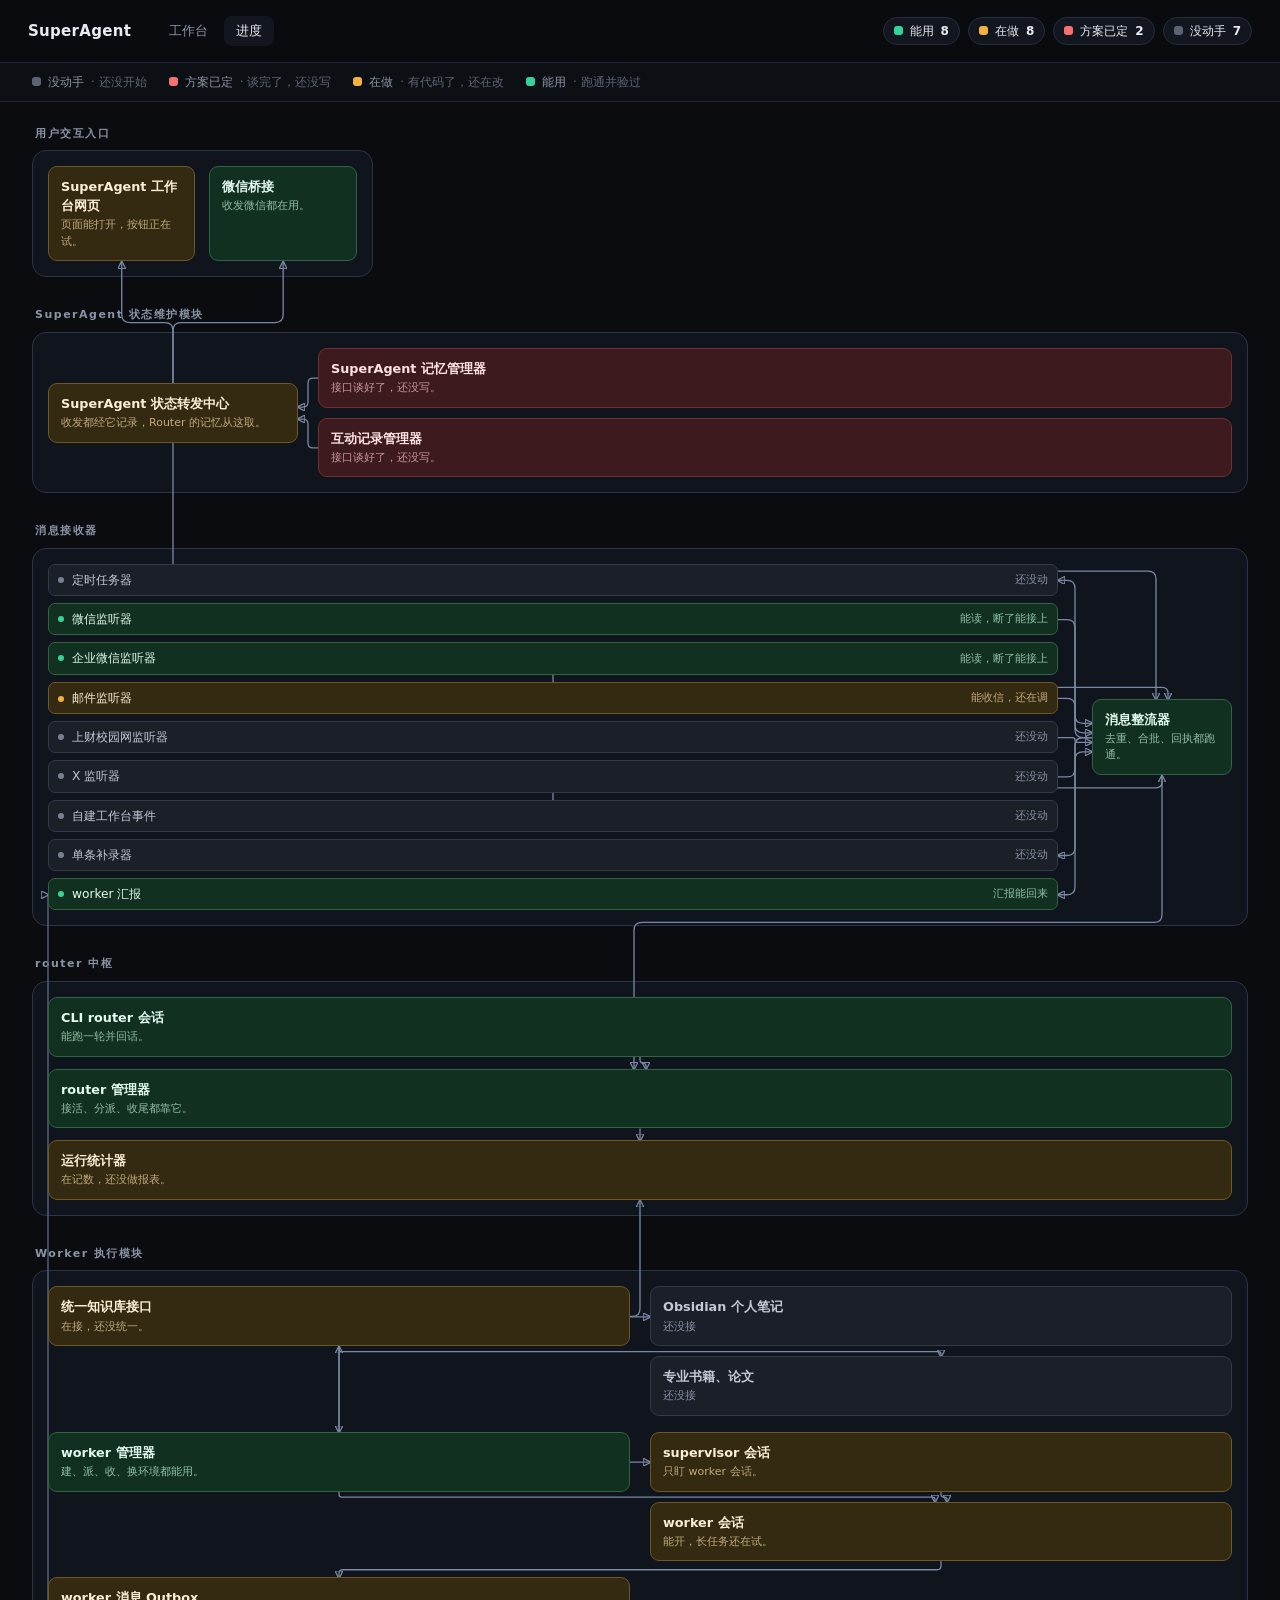
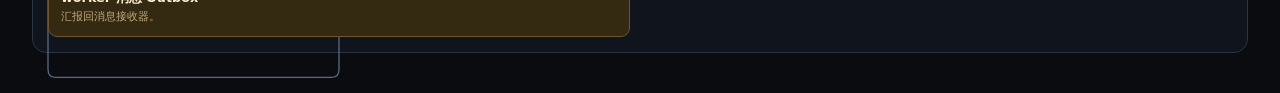
==== commit fd92f846: "状态图按手绘稿重做：模块盒子、固定布局、按图连线" ====
--- a/progress.html
+++ b/progress.html
@@ -7,84 +7,103 @@
 <title>SuperAgent 系统实现状态图</title>
 <style>
   :root {
-    --bg: #0a0c10; --line: #222937; --text: #e8ebf1; --muted: #8b94a5; --dim: #5c6577;
+    --bg: #0a0c10; --text: #e8ebf1; --muted: #8b94a5; --dim: #5c6577;
     --gray: #5b6474; --red: #f87171; --yellow: #f5b13d; --green: #34d399;
   }
   * { box-sizing: border-box; }
   html, body { margin: 0; background: var(--bg); color: var(--text); }
-  body { font: 14px/1.55 "Segoe UI", "Microsoft YaHei", system-ui, sans-serif; }
+  body { font: 14px/1.5 "Segoe UI", "Microsoft YaHei", system-ui, sans-serif; }
 
   header.top { display: flex; align-items: flex-end; gap: 26px; flex-wrap: wrap;
-    padding: 24px 34px 15px; border-bottom: 1px solid var(--line); }
-  header.top h1 { margin: 0; font-size: 19px; letter-spacing: .4px; font-weight: 650; }
-  header.top .lede { margin: 5px 0 0; color: var(--muted); font-size: 12.5px; }
+    padding: 22px 32px 14px; border-bottom: 1px solid #202634; }
+  header.top h1 { margin: 0; font-size: 18px; letter-spacing: .4px; font-weight: 650; }
+  header.top .lede { margin: 4px 0 0; color: var(--muted); font-size: 12.5px; }
   .counts { display: flex; gap: 8px; margin-left: auto; flex-wrap: wrap; }
   .chip { display: inline-flex; align-items: center; gap: 7px; padding: 4px 10px; border-radius: 999px;
-    border: 1px solid var(--line); background: #12161e; font-size: 12px; }
+    border: 1px solid #262d3c; background: #12161e; font-size: 12px; }
   .chip b { font-variant-numeric: tabular-nums; font-weight: 650; }
   .swatch { width: 9px; height: 9px; border-radius: 3px; background: var(--c); }
-  .legend { display: flex; gap: 20px; flex-wrap: wrap; padding: 10px 34px;
-    border-bottom: 1px solid var(--line); background: #0c0f14; }
+  .legend { display: flex; gap: 22px; flex-wrap: wrap; padding: 10px 32px;
+    border-bottom: 1px solid #202634; background: #0c0f14; }
   .legend div { display: flex; align-items: center; gap: 7px; font-size: 12px; color: var(--muted); }
 
-  main { padding: 26px 34px 10px; max-width: none; margin: 0; }
-  /* 用 flex 分三列，宽高可预测：入口横跨顶部，中间一列放转发中心和 Router。 */
-  .map { position: relative; padding-bottom: 30px; }
-  .band { display: flex; justify-content: center; margin-bottom: 26px; }
-  .board { display: flex; gap: 26px; align-items: flex-start; }
-  .col { min-width: 0; }
-  .col.left { flex: 0 0 380px; }
-  .col.mid { flex: 1 1 auto; display: flex; flex-direction: column; gap: 26px; }
-  .col.right { flex: 0 0 330px; }
-
-  #links { position: absolute; inset: 0; width: 100%; height: 100%; z-index: 0; pointer-events: none; overflow: visible; }
-  #links path { fill: none; stroke: #5c6884; stroke-width: 1.3; stroke-linecap: round; }
-  #links path.loop { stroke-dasharray: 4 4; stroke: #4a5470; }
-
-  .zone { position: relative; z-index: 1; min-width: 0; }
-  .zone > h2 { margin: 0 0 12px; padding-bottom: 7px; border-bottom: 1px solid var(--line);
-    font-size: 12px; letter-spacing: 1.6px; font-weight: 600; color: var(--muted);
-    display: flex; align-items: baseline; gap: 9px; }
-  .zone > h2 em { font-style: normal; font-size: 11.5px; letter-spacing: 0; color: var(--dim); font-weight: 400; }
-
-  .group + .group { margin-top: 12px; }
-  .gtitle { font-size: 11px; letter-spacing: .6px; color: var(--dim); margin: 0 0 6px; }
-  .cards, .rows { display: grid; gap: 8px; }
-  .pair { display: grid; grid-template-columns: repeat(2, minmax(0, 1fr)); gap: 8px; }
-  .cards.row { display: flex; gap: 20px; justify-content: center; flex-wrap: wrap; }
-  .cards.row .node { flex: 0 0 330px; }
-
-  .split { display: flex; gap: 16px; align-items: flex-start; }
-  .split .main { flex: 1 1 auto; min-width: 0; }
-  .split .side { flex: 0 0 116px; }
-
-  .node[data-status="green"],  .row[data-status="green"]  { --fill:#10281b; --edge:#2a5c3f; --dot:#34d399; --name:#e2fbee; --note:#8fbfa6; }
-  .node[data-status="yellow"], .row[data-status="yellow"] { --fill:#302710; --edge:#6b5322; --dot:#f5b13d; --name:#fbecd0; --note:#bfa87c; }
-  .node[data-status="red"],    .row[data-status="red"]    { --fill:#3a1a1c; --edge:#6b2c30; --dot:#f87171; --name:#ffe0e0; --note:#c89498; }
-  .node[data-status="gray"],   .row[data-status="gray"]   { --fill:#1c2029; --edge:#333b49; --dot:#788293; --name:#c3cad6; --note:#8792a3; }
-
-  .node { background: var(--fill); border: 1px solid var(--edge); border-radius: 10px; padding: 11px 13px;
-    min-width: 0; transition: transform .16s ease, border-color .16s ease;
-    opacity: 0; animation: rise .3s ease forwards; animation-delay: calc(var(--i) * 14ms); }
+  main { padding: 24px 32px 6px; max-width: none; margin: 0; }
+
+  .map {
+    position: relative;
+    display: grid;
+    grid-template-columns: 520px 250px 470px;
+    grid-template-areas:
+      ".    entry  entry"
+      "recv maint  maint"
+      "recv router worker";
+    gap: 30px 26px;
+    justify-content: center;
+    padding-bottom: 34px;
+  }
+  #links { position: absolute; inset: 0; width: 100%; height: 100%; z-index: 1; pointer-events: none; overflow: visible; }
+  #links path { fill: none; stroke: #7b88a5; stroke-width: 1.3; stroke-linecap: round; }
+  #links path.loop { stroke-dasharray: 4 4; stroke: #5d6885; }
+
+  .module { position: relative; }
+  .mlabel { font-size: 11px; letter-spacing: 1.5px; color: var(--muted); margin: 0 0 8px 3px; font-weight: 600; }
+  .box { position: relative; border-radius: 14px; padding: 16px; }
+  .box::before { content: ""; position: absolute; inset: 0; z-index: 0;
+    border: 1px solid #2b3346; border-radius: 14px; background: #10141c; }
+  .box > * { position: relative; z-index: 2; }
+
+  .m-entry { grid-area: entry; justify-self: start; width: 430px; }
+  .m-recv { grid-area: recv; }
+  .m-maint { grid-area: maint; }
+  .m-router { grid-area: router; }
+  .m-worker { grid-area: worker; }
+
+  .node[data-status="green"],  .row[data-status="green"]  { --fill:#12301f; --edge:#2f6444; --dot:#34d399; --name:#e3fbef; --note:#8fbfa6; }
+  .node[data-status="yellow"], .row[data-status="yellow"] { --fill:#332a11; --edge:#6f5623; --dot:#f5b13d; --name:#fcefd5; --note:#c2aa7d; }
+  .node[data-status="red"],    .row[data-status="red"]    { --fill:#3c1a1d; --edge:#703034; --dot:#f87171; --name:#ffe2e2; --note:#c9969a; }
+  .node[data-status="gray"],   .row[data-status="gray"]   { --fill:#1b1f28; --edge:#323a49; --dot:#788293; --name:#c3cad6; --note:#8792a3; }
+
+  .node { background: var(--fill); border: 1px solid var(--edge); border-radius: 9px;
+    padding: 10px 12px; z-index: 2;
+    transition: transform .16s ease, border-color .16s ease;
+    opacity: 0; animation: rise .3s ease forwards; animation-delay: calc(var(--i) * 12ms); }
   .node:hover { transform: translateY(-1px); border-color: var(--dot); }
-  .node .name { font-size: 13.5px; font-weight: 600; color: var(--name); overflow-wrap: anywhere; }
-  .node .note { font-size: 12px; color: var(--note); margin-top: 3px; overflow-wrap: anywhere; }
+  .node .name { font-size: 12.8px; font-weight: 600; color: var(--name); overflow-wrap: anywhere; }
+  .node .note { font-size: 11px; color: var(--note); margin-top: 2px; overflow-wrap: anywhere; }
 
   .row { display: flex; align-items: center; gap: 8px; background: var(--fill); border: 1px solid var(--edge);
-    border-radius: 8px; padding: 6px 9px; min-width: 0;
-    opacity: 0; animation: rise .3s ease forwards; animation-delay: calc(var(--i) * 14ms); }
-  .row .dot { width: 7px; height: 7px; border-radius: 50%; background: var(--dot); flex: 0 0 auto; }
-  .row .nm { flex: 1 1 auto; min-width: 0; font-size: 12.4px; color: var(--name);
+    border-radius: 7px; padding: 6px 9px; z-index: 2; min-width: 0;
+    opacity: 0; animation: rise .3s ease forwards; animation-delay: calc(var(--i) * 12ms); }
+  .row .dot { width: 6px; height: 6px; border-radius: 50%; background: var(--dot); flex: 0 0 auto; }
+  .row .nm { flex: 1 1 auto; min-width: 0; font-size: 12.2px; color: var(--name);
     white-space: nowrap; overflow: hidden; text-overflow: ellipsis; }
   .row .nt { flex: 0 0 auto; font-size: 10.5px; color: var(--note); white-space: nowrap; }
-  @keyframes rise { from { opacity: 0; transform: translateY(5px); } to { opacity: 1; transform: none; } }
-  footer { padding: 0 34px 26px; color: var(--dim); font-size: 11.5px; display: flex; gap: 18px; flex-wrap: wrap; }
+  @keyframes rise { from { opacity: 0; transform: translateY(4px); } to { opacity: 1; transform: none; } }
+
+  .entry-row { display: flex; gap: 14px; }
+  .entry-row .node { flex: 1 1 0; }
+
+  .recv { display: flex; gap: 34px; align-items: center; }
+  .recv-list { flex: 1 1 auto; display: grid; gap: 7px; }
+  .recv-stage { flex: 0 0 140px; }
+
+  .maint { display: flex; gap: 20px; align-items: center; }
+  .maint-main { flex: 0 0 250px; }
+  .maint-side { flex: 1 1 auto; display: grid; gap: 10px; }
+
+  .stack { display: grid; gap: 12px; }
+
+  .work { display: grid; grid-template-columns: minmax(0, 1fr) minmax(0, 1fr); gap: 16px 20px; align-items: start; }
+  .work .col { display: grid; gap: 10px; }
+
+  footer { padding: 0 32px 26px; color: var(--dim); font-size: 11.5px; display: flex; gap: 18px; flex-wrap: wrap; }
   footer code { font-family: ui-monospace, Consolas, monospace; color: var(--muted); }
   a { color: #6ea8fe; text-decoration: none; }
-  @media (max-width: 1200px) {
-    .board { flex-wrap: wrap; }
-    .col.left, .col.right { flex: 1 1 320px; }
-    .col.mid { flex: 1 1 100%; order: -1; }
+
+  @media (max-width: 1320px) {
+    .map { grid-template-columns: 1fr;
+      grid-template-areas: "entry" "maint" "recv" "router" "worker"; justify-content: stretch; }
+    .m-entry { width: auto; }
   }
 </style>
 </head>
@@ -92,7 +111,7 @@
 <header><div class="brand">SuperAgent</div><nav><a href="./">工作台</a><a class="on" href="progress">进度</a></nav><div class="counts" id="counts"></div></header>
 
 <div class="legend" id="legend"></div>
-<main><div class="map" id="map"><svg id="links"></svg><div id="body"></div></div></main>
+<main><div class="map" id="map"><svg id="links"></svg><div id="body" style="display:contents"></div></div></main>
 
 <script src="data.js"></script>
 <script>
@@ -103,67 +122,78 @@
 let map = null
 let index = 0
 
-function nodeCard(node) {
-  return `<article class="node" data-id="${esc(node.id)}" data-status="${node.status}" style="--i:${index++}">
-    <div class="name">${esc(node.name)}</div><div class="note">${esc(node.note)}</div></article>`
-}
-function nodeRow(node) {
-  return `<div class="row" data-id="${esc(node.id)}" data-status="${node.status}" style="--i:${index++}">
-    <span class="dot"></span><span class="nm">${esc(node.name)}</span><span class="nt">${esc(node.note)}</span></div>`
-}
-function groupHtml(group) {
-  const head = group.title ? `<div class="gtitle">${esc(group.title)}</div>` : ''
-  let body
-  if (group.rows) body = `<div class="rows">${group.rows.map(nodeRow).join('')}</div>`
-  else if (group.pair) body = `<div class="pair">${group.pair.map(nodeCard).join('')}</div>`
-  else body = `<div class="cards">${(group.nodes || group.cards || []).map(nodeCard).join('')}</div>`
-  return `<div class="group">${head}${body}</div>`
-}
-function zoneBody(zone) {
-  if (zone.layout === 'row') return `<div class="cards row">${zone.groups[0].nodes.map(nodeCard).join('')}</div>`
-  if (zone.layout === 'split') {
-    return `<div class="split"><div class="main">${zone.groups.map(groupHtml).join('')}</div>
-      <div class="side">${(zone.side || []).map(groupHtml).join('')}</div></div>`
-  }
-  return zone.groups.map(groupHtml).join('')
-}
-function zoneHtml(zone) {
-  return `<section class="zone" data-zone="${esc(zone.id)}">
-    <h2>${esc(zone.title)} <em>${esc(zone.note || '')}</em></h2>${zoneBody(zone)}</section>`
+function node(id, asRow) {
+  const n = map.nodes[id]
+  if (!n) return ''
+  if (asRow) {
+    return `<div class="row" data-id="${esc(id)}" data-status="${n.status}" style="--i:${index++}">
+      <span class="dot"></span><span class="nm">${esc(n.name)}</span><span class="nt">${esc(n.note)}</span></div>`
+  }
+  return `<article class="node" data-id="${esc(id)}" data-status="${n.status}" style="--i:${index++}">
+    <div class="name">${esc(n.name)}</div><div class="note">${esc(n.note)}</div></article>`
 }
 
 function render(data) {
   map = data
   const counts = { gray: 0, red: 0, yellow: 0, green: 0 }
-  const each = zone => {
-    const out = []
-    for (const g of [...(zone.groups || []), ...(zone.side || [])])
-      out.push(...(g.nodes || []), ...(g.cards || []), ...(g.pair || []), ...(g.rows || []))
-    return out
-  }
-  for (const zone of data.zones) for (const node of each(zone)) counts[node.status] = (counts[node.status] || 0) + 1
+  for (const n of Object.values(data.nodes)) counts[n.status] = (counts[n.status] || 0) + 1
 
   $('#legend').innerHTML = data.legend.map(item => {
     const c = getComputedStyle(document.documentElement).getPropertyValue('--' + item.key)
     return `<div><span class="swatch" style="background:${c.trim()}"></span>${esc(item.label)}
       <span style="color:var(--dim)">· ${esc(item.hint)}</span></div>`
   }).join('')
-  $('#counts').innerHTML = ORDER.filter(k => counts[k] || k === 'green').map(k => {
+  $('#counts').innerHTML = ORDER.filter(k => counts[k]).map(k => {
     const c = getComputedStyle(document.documentElement).getPropertyValue('--' + k)
     const label = (data.legend.find(l => l.key === k) || {}).label || k
-    return `<span class="chip"><span class="swatch" style="background:${c.trim()}"></span>${esc(label)} <b>${counts[k] || 0}</b></span>`
+    return `<span class="chip"><span class="swatch" style="background:${c.trim()}"></span>${esc(label)} <b>${counts[k]}</b></span>`
   }).join('')
   const stamp = $('#updated')
   if (stamp) stamp.textContent = data.updatedAt
 
-  const byId = id => data.zones.find(z => z.id === id)
-  const band = byId('entry') ? `<div class="band">${zoneHtml(byId('entry'))}</div>` : ''
-  const mid = ['maintenance', 'router'].map(id => byId(id)).filter(Boolean).map(zoneHtml).join('')
-  $('#body').innerHTML = `${band}<div class="board">
-    <div class="col left">${byId('receivers') ? zoneHtml(byId('receivers')) : ''}</div>
-    <div class="col mid">${mid}</div>
-    <div class="col right">${byId('worker') ? zoneHtml(byId('worker')) : ''}</div>
-  </div>`
+  const r = id => node(id, true)
+  const c = id => node(id, false)
+
+  $('#body').innerHTML = `
+    <section class="module m-entry">
+      <div class="mlabel">用户交互入口</div>
+      <div class="box"><div class="entry-row">${c('console')}${c('wechat-bridge')}</div></div>
+    </section>
+
+    <section class="module m-recv">
+      <div class="mlabel">消息接收器</div>
+      <div class="box"><div class="recv">
+        <div class="recv-list">
+          ${r('timer')}${r('wechat')}${r('wecom')}${r('mail')}${r('campus')}${r('x')}${r('console-events')}${r('reentry')}${r('worker-report')}
+        </div>
+        <div class="recv-stage">${c('rectifier')}</div>
+      </div></div>
+    </section>
+
+    <section class="module m-maint">
+      <div class="mlabel">SuperAgent 状态维护模块</div>
+      <div class="box"><div class="maint">
+        <div class="maint-main">${c('relay')}</div>
+        <div class="maint-side">${c('memory')}${c('interaction')}</div>
+      </div></div>
+    </section>
+
+    <section class="module m-router">
+      <div class="mlabel">router 中枢</div>
+      <div class="box"><div class="stack">${c('cli-session')}${c('router-manager')}${c('stats')}</div></div>
+    </section>
+
+    <section class="module m-worker">
+      <div class="mlabel">Worker 执行模块</div>
+      <div class="box"><div class="work">
+        <div class="col">${c('knowledge-api')}</div>
+        <div class="col">${c('obsidian')}${c('papers')}</div>
+        <div class="col">${c('worker-manager')}</div>
+        <div class="col">${c('supervisor')}${c('worker-session')}</div>
+        <div class="col">${c('outbox')}</div>
+        <div class="col"></div>
+      </div></div>
+    </section>`
 
   requestAnimationFrame(() => requestAnimationFrame(draw))
 }
@@ -172,15 +202,32 @@
   const r = el.getBoundingClientRect()
   return { x: r.left - box.left + r.width / 2, y: r.top - box.top + r.height / 2, w: r.width, h: r.height }
 }
-// 从某条边的中点出去
+
+// 按两块卡片的位置关系选边：先看投影是否重叠，再看哪个方向的间隙更小。
+function pickSides(a, b) {
+  const ax1 = a.x - a.w / 2, ax2 = a.x + a.w / 2, ay1 = a.y - a.h / 2, ay2 = a.y + a.h / 2
+  const bx1 = b.x - b.w / 2, bx2 = b.x + b.w / 2, by1 = b.y - b.h / 2, by2 = b.y + b.h / 2
+  const overlapX = Math.min(ax2, bx2) - Math.max(ax1, bx1)
+  const overlapY = Math.min(ay2, by2) - Math.max(ay1, by1)
+  const dx = b.x - a.x, dy = b.y - a.y
+  const horizontal = () => dx >= 0 ? ['right', 'left'] : ['left', 'right']
+  const vertical = () => dy >= 0 ? ['bottom', 'top'] : ['top', 'bottom']
+  if (overlapX > 0 && overlapY > 0) return Math.abs(dx) >= Math.abs(dy) ? horizontal() : vertical()
+  if (overlapX > 0) return vertical()
+  if (overlapY > 0) return horizontal()
+  const gapX = Math.abs(dx) - (a.w + b.w) / 2
+  const gapY = Math.abs(dy) - (a.h + b.h) / 2
+  return gapX <= gapY ? horizontal() : vertical()
+}
+
 function sidePoint(rect, side) {
   if (side === 'left') return { x: rect.x - rect.w / 2, y: rect.y }
   if (side === 'right') return { x: rect.x + rect.w / 2, y: rect.y }
   if (side === 'top') return { x: rect.x, y: rect.y - rect.h / 2 }
   return { x: rect.x, y: rect.y + rect.h / 2 }
 }
-// 横平竖直、拐角带圆角
-function elbow(points, radius = 9) {
+
+function elbow(points, radius = 8) {
   if (points.length < 2) return ''
   let d = `M${points[0].x},${points[0].y}`
   for (let i = 1; i < points.length - 1; i++) {
@@ -189,9 +236,9 @@
     const v2 = { x: next.x - cur.x, y: next.y - cur.y }
     const l1 = Math.hypot(v1.x, v1.y), l2 = Math.hypot(v2.x, v2.y)
     if (l1 < 1 || l2 < 1) { d += ` L${cur.x},${cur.y}`; continue }
-    const r = Math.min(radius, l1 / 2, l2 / 2)
-    const a = { x: cur.x - (v1.x / l1) * r, y: cur.y - (v1.y / l1) * r }
-    const b = { x: cur.x + (v2.x / l2) * r, y: cur.y + (v2.y / l2) * r }
+    const rr = Math.min(radius, l1 / 2, l2 / 2)
+    const a = { x: cur.x - (v1.x / l1) * rr, y: cur.y - (v1.y / l1) * rr }
+    const b = { x: cur.x + (v2.x / l2) * rr, y: cur.y + (v2.y / l2) * rr }
     d += ` L${a.x},${a.y} Q${cur.x},${cur.y} ${b.x},${b.y}`
   }
   const last = points[points.length - 1]
@@ -209,51 +256,81 @@
   const pos = new Map()
   for (const el of document.querySelectorAll('[data-id]')) pos.set(el.dataset.id, boxOf(el, box))
 
-  const parts = []
+  const routes = []
   map.edges.forEach(([fromId, toId, kind], i) => {
     const a = pos.get(fromId), b = pos.get(toId)
     if (!a || !b) return
-    let points, cls = ''
     if (kind === 'loop') {
-      const floor = box.height - 8
+      const floor = box.height - 10
       const start = sidePoint(a, 'bottom')
       const end = sidePoint(b, 'left')
-      const laneX = 16
-      points = [start, { x: start.x, y: floor }, { x: laneX, y: floor }, { x: laneX, y: end.y }, end]
-      cls = 'loop'
+      routes.push({ i, cls: 'loop', both: false, entry: 'left', toId,
+        points: [start, { x: start.x, y: floor }, { x: 16, y: floor }, { x: 16, y: end.y }, end] })
+      return
+    }
+    const [fromSide, toSide] = pickSides(a, b)
+    const p1 = sidePoint(a, fromSide)
+    const p2 = sidePoint(b, toSide)
+    let points
+    if (fromSide === 'left' || fromSide === 'right') {
+      const midX = (p1.x + p2.x) / 2
+      points = [p1, { x: midX, y: p1.y }, { x: midX, y: p2.y }, p2]
     } else {
-      const dx = b.x - a.x, dy = b.y - a.y
-      if (Math.abs(dx) >= Math.abs(dy)) {
-        const p1 = sidePoint(a, dx >= 0 ? 'right' : 'left')
-        const p2 = sidePoint(b, dx >= 0 ? 'left' : 'right')
-        const midX = (p1.x + p2.x) / 2
-        points = [p1, { x: midX, y: p1.y }, { x: midX, y: p2.y }, p2]
+      const midY = (p1.y + p2.y) / 2
+      points = [p1, { x: p1.x, y: midY }, { x: p2.x, y: midY }, p2]
+    }
+    routes.push({ i, cls: '', both: kind === 'both', entry: toSide, toId, points })
+  })
+
+  const groups = new Map()
+  for (const route of routes) {
+    const key = route.toId + ':' + route.entry
+    if (!groups.has(key)) groups.set(key, [])
+    groups.get(key).push(route)
+  }
+  for (const list of groups.values()) {
+    if (list.length < 2) continue
+    const target = pos.get(list[0].toId)
+    const onVertical = list[0].entry === 'left' || list[0].entry === 'right'
+    const span = onVertical ? target.h : target.w
+    const step = Math.min(12, (span * 0.5) / list.length)
+    list.forEach((route, k) => {
+      const offset = (k - (list.length - 1) / 2) * step
+      const n = route.points.length
+      const tip = route.points[n - 1], prev = route.points[n - 2]
+      if (onVertical) {
+        route.points[n - 1] = { x: tip.x, y: tip.y + offset }
+        route.points[n - 2] = { x: prev.x, y: tip.y + offset }
       } else {
-        const p1 = sidePoint(a, dy >= 0 ? 'bottom' : 'top')
-        const p2 = sidePoint(b, dy >= 0 ? 'top' : 'bottom')
-        const midY = (p1.y + p2.y) / 2
-        points = [p1, { x: p1.x, y: midY }, { x: p2.x, y: midY }, p2]
+        route.points[n - 1] = { x: tip.x + offset, y: tip.y }
+        route.points[n - 2] = { x: tip.x + offset, y: prev.y }
       }
-    }
-    parts.push(`<path class="${cls}" d="${elbow(points)}" marker-end="url(#arrow)" data-i="${i}"/>`)
-  })
-
-  svg.innerHTML = `<defs><marker id="arrow" viewBox="0 0 8 8" refX="7" refY="4" markerWidth="6" markerHeight="6" orient="auto">
-    <path d="M0,0 L8,4 L0,8 Z" fill="#6b7794" stroke="none"/></marker></defs>${parts.join('')}`
+    })
+  }
+
+  const parts = routes.map(route =>
+    `<path class="${route.cls}" d="${elbow(route.points)}"${route.both ? ' marker-start="url(#arrowBack)"' : ''} marker-end="url(#arrow)" data-i="${route.i}"/>`)
+
+  svg.innerHTML = `<defs>
+    <marker id="arrow" viewBox="0 0 8 8" refX="7" refY="4" markerWidth="6" markerHeight="6" orient="auto">
+      <path d="M0,0 L8,4 L0,8 Z" fill="#8b97b4" stroke="none"/></marker>
+    <marker id="arrowBack" viewBox="0 0 8 8" refX="7" refY="4" markerWidth="6" markerHeight="6" orient="auto-start-reverse">
+      <path d="M0,0 L8,4 L0,8 Z" fill="#8b97b4" stroke="none"/></marker>
+  </defs>${parts.join('')}`
 
   let step = 0
   for (const path of svg.querySelectorAll('path[data-i]')) {
     const len = path.getTotalLength()
     path.style.strokeDasharray = `${len}`
     path.style.strokeDashoffset = `${len}`
-    path.style.transition = `stroke-dashoffset .4s ease ${step++ * 12}ms`
+    path.style.transition = `stroke-dashoffset .4s ease ${step++ * 10}ms`
     requestAnimationFrame(() => { path.style.strokeDashoffset = '0' })
   }
 }
 
 let timer
 addEventListener('resize', () => { clearTimeout(timer); timer = setTimeout(draw, 140) })
-render((window.SUPERAGENT || {}).map || { zones: [], edges: [] })
+render((window.SUPERAGENT || {}).map || { nodes: {}, edges: [] })
 </script>
 </body>
 </html>
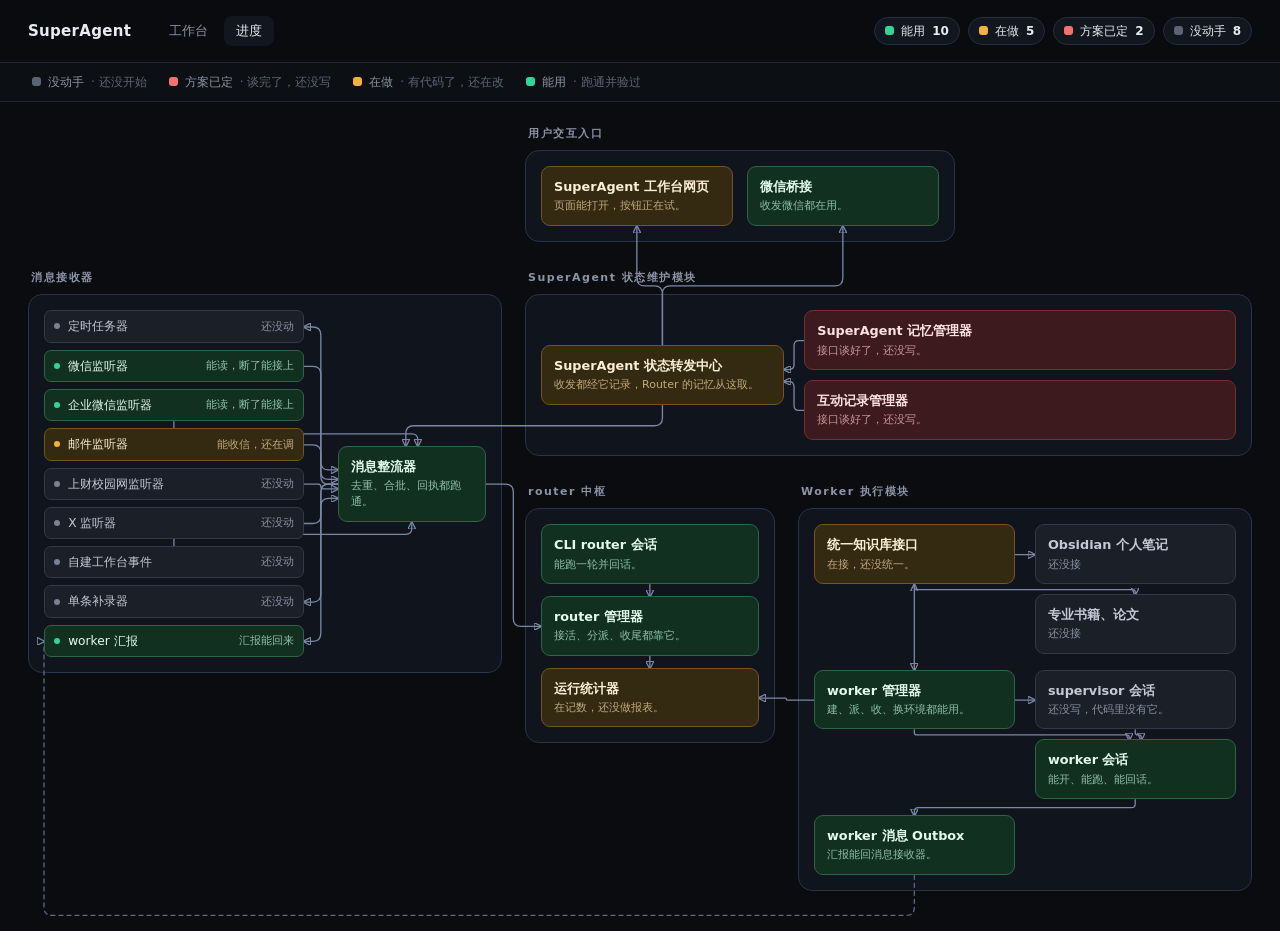
==== commit d02dad14: "状态图连续压缩、箭头随布局重算、状态校正、快照重建" ====
--- a/progress.html
+++ b/progress.html
@@ -27,17 +27,18 @@
     border-bottom: 1px solid #202634; background: #0c0f14; }
   .legend div { display: flex; align-items: center; gap: 7px; font-size: 12px; color: var(--muted); }
 
-  main { padding: 24px 32px 6px; max-width: none; margin: 0; }
+  main { padding: clamp(14px, 2vw, 24px) clamp(12px, 2.2vw, 32px) 6px; max-width: none; margin: 0; }
 
   .map {
     position: relative;
     display: grid;
-    grid-template-columns: 520px 250px 470px;
+    /* 列宽跟着窗口连续收，收到下限再换布局；不再一下卡死在某个最小宽度上 */
+    grid-template-columns: minmax(300px, 520px) minmax(180px, 250px) minmax(280px, 470px);
     grid-template-areas:
       ".    entry  entry"
       "recv maint  maint"
       "recv router worker";
-    gap: 30px 26px;
+    gap: clamp(14px, 2.2vw, 30px) clamp(10px, 1.8vw, 26px);
     justify-content: center;
     padding-bottom: 34px;
   }
@@ -52,7 +53,7 @@
     border: 1px solid #2b3346; border-radius: 14px; background: #10141c; }
   .box > * { position: relative; z-index: 2; }
 
-  .m-entry { grid-area: entry; justify-self: start; width: 430px; }
+  .m-entry { grid-area: entry; justify-self: start; width: min(430px, 100%); }
   .m-recv { grid-area: recv; }
   .m-maint { grid-area: maint; }
   .m-router { grid-area: router; }
@@ -85,10 +86,10 @@
 
   .recv { display: flex; gap: 34px; align-items: center; }
   .recv-list { flex: 1 1 auto; display: grid; gap: 7px; }
-  .recv-stage { flex: 0 0 140px; }
+  .recv-stage { flex: 0 1 clamp(110px, 13vw, 148px); }
 
   .maint { display: flex; gap: 20px; align-items: center; }
-  .maint-main { flex: 0 0 250px; }
+  .maint-main { flex: 0 1 clamp(180px, 19vw, 250px); }
   .maint-side { flex: 1 1 auto; display: grid; gap: 10px; }
 
   .stack { display: grid; gap: 12px; }
@@ -99,12 +100,6 @@
   footer { padding: 0 32px 26px; color: var(--dim); font-size: 11.5px; display: flex; gap: 18px; flex-wrap: wrap; }
   footer code { font-family: ui-monospace, Consolas, monospace; color: var(--muted); }
   a { color: #6ea8fe; text-decoration: none; }
-
-  @media (max-width: 1320px) {
-    .map { grid-template-columns: 1fr;
-      grid-template-areas: "entry" "maint" "recv" "router" "worker"; justify-content: stretch; }
-    .m-entry { width: auto; }
-  }
 </style>
 </head>
 <body>
@@ -195,7 +190,7 @@
       </div></div>
     </section>`
 
-  requestAnimationFrame(() => requestAnimationFrame(draw))
+  requestAnimationFrame(() => requestAnimationFrame(() => draw(true)))
 }
 
 function boxOf(el, box) {
@@ -245,7 +240,7 @@
   return d + ` L${last.x},${last.y}`
 }
 
-function draw() {
+function draw(animate = false) {
   if (!map) return
   const box = $('#map').getBoundingClientRect()
   const svg = $('#links')
@@ -318,18 +313,28 @@
       <path d="M0,0 L8,4 L0,8 Z" fill="#8b97b4" stroke="none"/></marker>
   </defs>${parts.join('')}`
 
-  let step = 0
-  for (const path of svg.querySelectorAll('path[data-i]')) {
-    const len = path.getTotalLength()
-    path.style.strokeDasharray = `${len}`
-    path.style.strokeDashoffset = `${len}`
-    path.style.transition = `stroke-dashoffset .4s ease ${step++ * 10}ms`
-    requestAnimationFrame(() => { path.style.strokeDashoffset = '0' })
-  }
-}
-
-let timer
-addEventListener('resize', () => { clearTimeout(timer); timer = setTimeout(draw, 140) })
+  if (animate) {
+    let step = 0
+    for (const path of svg.querySelectorAll('path[data-i]')) {
+      const len = path.getTotalLength()
+      path.style.strokeDasharray = `${len}`
+      path.style.strokeDashoffset = `${len}`
+      path.style.transition = `stroke-dashoffset .4s ease ${step++ * 10}ms`
+      requestAnimationFrame(() => { path.style.strokeDashoffset = '0' })
+    }
+  }
+}
+
+// 箭头和卡片是同一份几何：窗口一动就按新位置重算，不另跑一套动画。
+let frame = 0
+function schedule() {
+  if (frame) return
+  frame = requestAnimationFrame(() => { frame = 0; draw(false) })
+}
+
+if ('ResizeObserver' in window) new ResizeObserver(schedule).observe(document.getElementById('map'))
+addEventListener('resize', schedule)
+
 render((window.SUPERAGENT || {}).map || { nodes: {}, edges: [] })
 </script>
 </body>
--- a/app.css
+++ b/app.css
@@ -40,6 +40,7 @@
 .card ol { margin: 10px 0 0; padding-left: 18px; color: var(--muted); font-size: 12.5px; }
 .card li.done { color: var(--dim); text-decoration: line-through; text-decoration-color: #2c3444; }
 .empty { color: var(--dim); font-size: 13px; padding: 26px 0; text-align: center; }
+.snap { margin: 30px 0 0; color: var(--dim); font-size: 12px; }
 
 .feed { display: grid; gap: 7px; }
 .ev { display: flex; gap: 12px; font-size: 13px; color: var(--muted); }
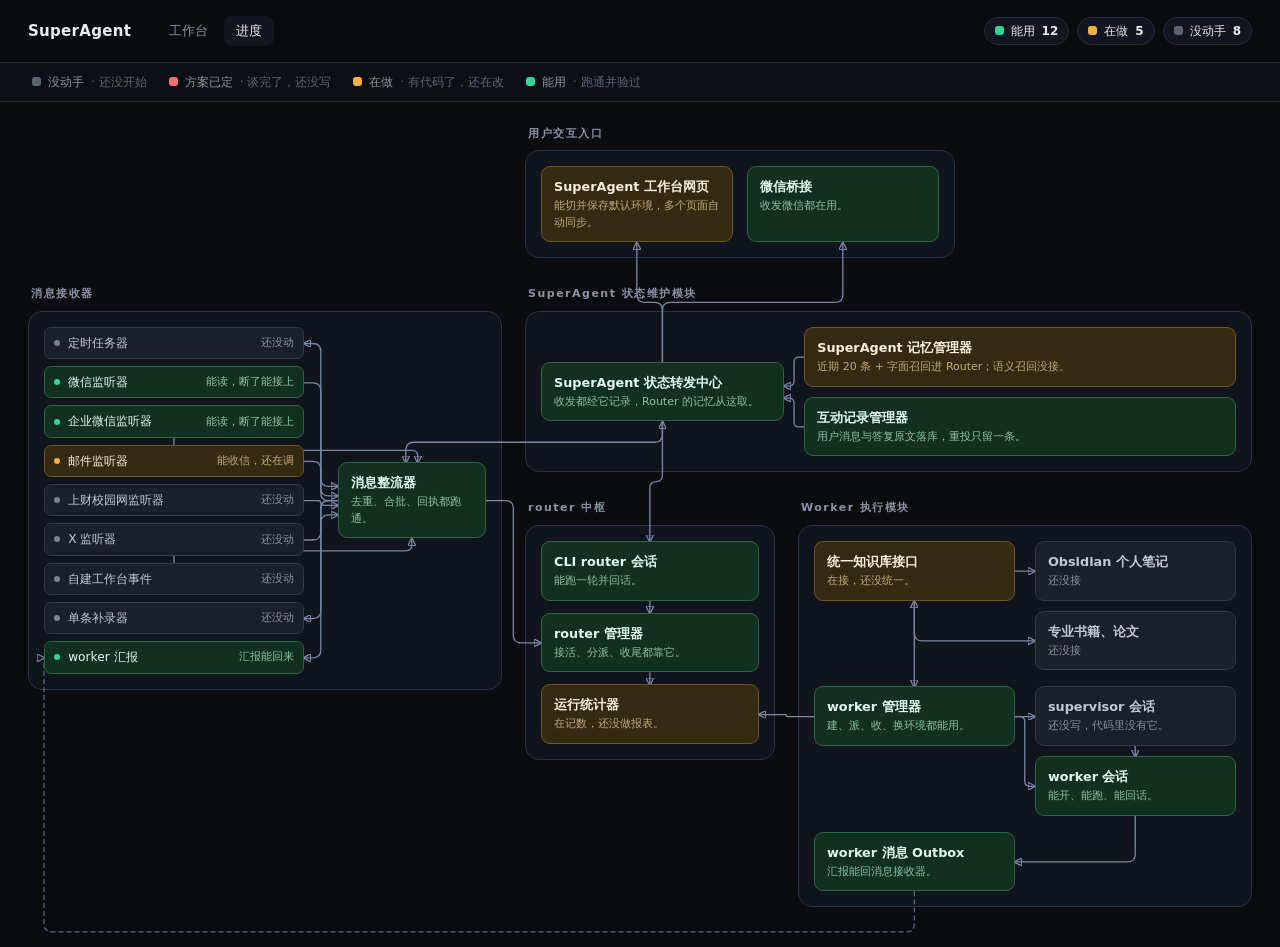
==== commit 653f8372: "箭头逐条指定出入边：双向、混合边、折线" ====
--- a/progress.html
+++ b/progress.html
@@ -240,6 +240,17 @@
   return d + ` L${last.x},${last.y}`
 }
 
+// "出边>入边"，可带 both / loop
+function parseSpec(spec) {
+  if (!spec) return { kind: '', sides: null, both: false }
+  let text = String(spec).trim()
+  let both = false
+  if (/\bboth\b/.test(text)) { both = true; text = text.replace(/\bboth\b/, '').trim() }
+  const m = text.match(/^(left|right|top|bottom)\s*>\s*(left|right|top|bottom)$/)
+  if (m) return { kind: '', sides: [m[1], m[2]], both }
+  return { kind: text, sides: null, both }
+}
+
 function draw(animate = false) {
   if (!map) return
   const box = $('#map').getBoundingClientRect()
@@ -252,10 +263,11 @@
   for (const el of document.querySelectorAll('[data-id]')) pos.set(el.dataset.id, boxOf(el, box))
 
   const routes = []
-  map.edges.forEach(([fromId, toId, kind], i) => {
+  map.edges.forEach(([fromId, toId, spec], i) => {
     const a = pos.get(fromId), b = pos.get(toId)
     if (!a || !b) return
-    if (kind === 'loop') {
+    const parsed = parseSpec(spec)
+    if (parsed.kind === 'loop') {
       const floor = box.height - 10
       const start = sidePoint(a, 'bottom')
       const end = sidePoint(b, 'left')
@@ -263,18 +275,24 @@
         points: [start, { x: start.x, y: floor }, { x: 16, y: floor }, { x: 16, y: end.y }, end] })
       return
     }
-    const [fromSide, toSide] = pickSides(a, b)
+    const [fromSide, toSide] = parsed.sides || pickSides(a, b)
     const p1 = sidePoint(a, fromSide)
     const p2 = sidePoint(b, toSide)
+    const fromH = fromSide === 'left' || fromSide === 'right'
+    const toH = toSide === 'left' || toSide === 'right'
     let points
-    if (fromSide === 'left' || fromSide === 'right') {
+    if (fromH && toH) {
       const midX = (p1.x + p2.x) / 2
       points = [p1, { x: midX, y: p1.y }, { x: midX, y: p2.y }, p2]
-    } else {
+    } else if (!fromH && !toH) {
       const midY = (p1.y + p2.y) / 2
       points = [p1, { x: p1.x, y: midY }, { x: p2.x, y: midY }, p2]
+    } else if (fromH) {
+      points = [p1, { x: p2.x, y: p1.y }, p2]
+    } else {
+      points = [p1, { x: p1.x, y: p2.y }, p2]
     }
-    routes.push({ i, cls: '', both: kind === 'both', entry: toSide, toId, points })
+    routes.push({ i, cls: '', both: parsed.both, entry: toSide, toId, points })
   })
 
   const groups = new Map()
@@ -292,13 +310,13 @@
     list.forEach((route, k) => {
       const offset = (k - (list.length - 1) / 2) * step
       const n = route.points.length
-      const tip = route.points[n - 1], prev = route.points[n - 2]
+      const tip = route.points[n - 1]
       if (onVertical) {
         route.points[n - 1] = { x: tip.x, y: tip.y + offset }
-        route.points[n - 2] = { x: prev.x, y: tip.y + offset }
+        if (n > 3) route.points[n - 2] = { x: route.points[n - 2].x, y: tip.y + offset }
       } else {
         route.points[n - 1] = { x: tip.x + offset, y: tip.y }
-        route.points[n - 2] = { x: tip.x + offset, y: prev.y }
+        if (n > 3) route.points[n - 2] = { x: tip.x + offset, y: route.points[n - 2].y }
       }
     })
   }
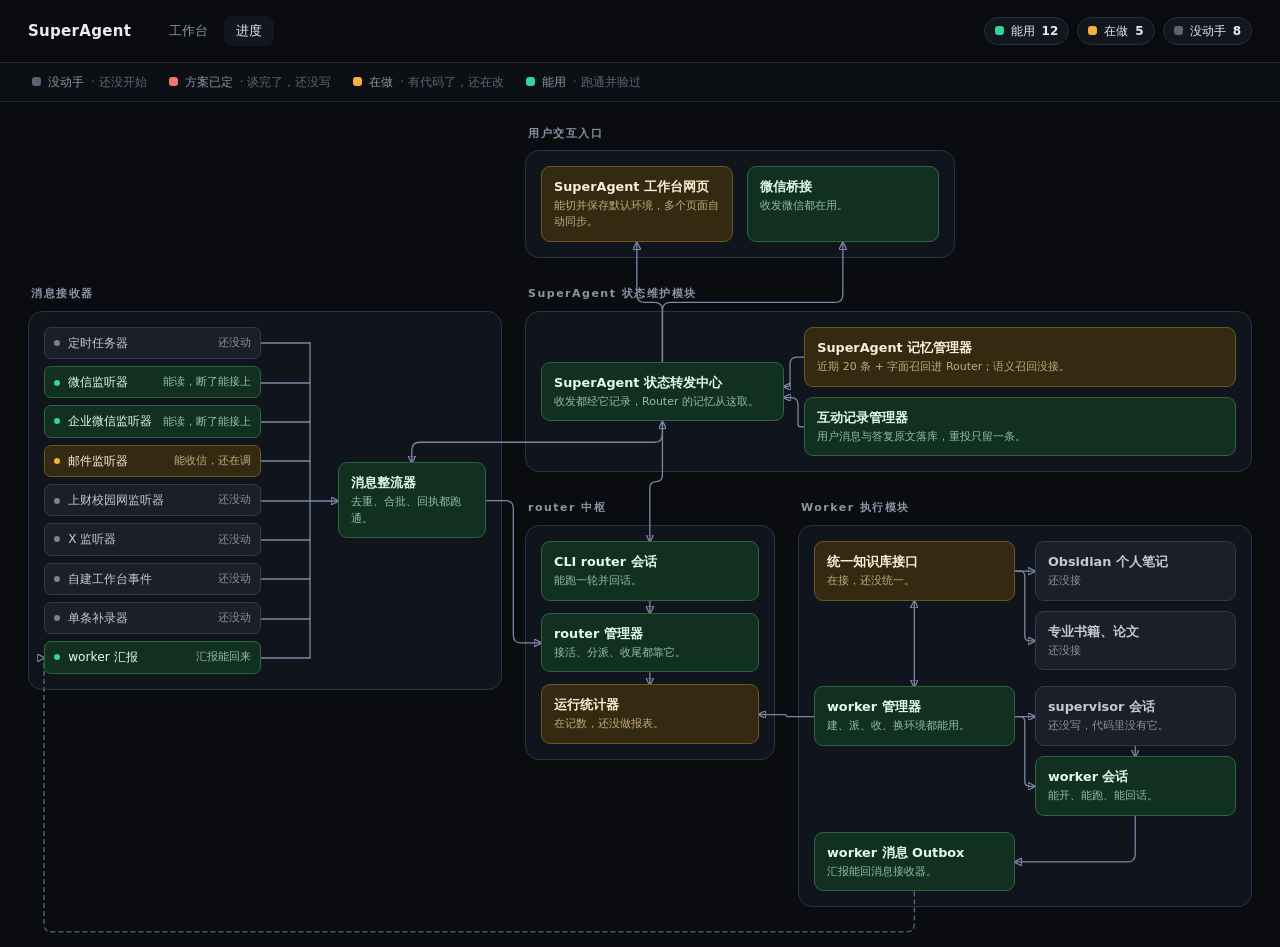
==== commit ece67280: "接收器改成一条总线汇入整流器；知识库到论文走右-下-左" ====
--- a/progress.html
+++ b/progress.html
@@ -84,7 +84,7 @@
   .entry-row { display: flex; gap: 14px; }
   .entry-row .node { flex: 1 1 0; }
 
-  .recv { display: flex; gap: 34px; align-items: center; }
+  .recv { display: flex; gap: clamp(44px, 6vw, 88px); align-items: center; }
   .recv-list { flex: 1 1 auto; display: grid; gap: 7px; }
   .recv-stage { flex: 0 1 clamp(110px, 13vw, 148px); }
 
@@ -306,23 +306,50 @@
     const target = pos.get(list[0].toId)
     const onVertical = list[0].entry === 'left' || list[0].entry === 'right'
     const span = onVertical ? target.h : target.w
-    const step = Math.min(12, (span * 0.5) / list.length)
+    const step = Math.min(11, (span * 0.62) / list.length)
     list.forEach((route, k) => {
       const offset = (k - (list.length - 1) / 2) * step
-      const n = route.points.length
-      const tip = route.points[n - 1]
+      // 每条单独的竖向/横向拐道错开，否则几条线会叠成一根
+      const lane = (k - (list.length - 1) / 2) * 8
+      const pts = route.points
+      if (pts.length === 4) {
+        if (Math.abs(pts[1].x - pts[2].x) < 0.5) {
+          pts[1] = { x: pts[1].x + lane, y: pts[1].y }
+          pts[2] = { x: pts[2].x + lane, y: pts[2].y }
+        } else {
+          pts[1] = { x: pts[1].x, y: pts[1].y + lane }
+          pts[2] = { x: pts[2].x, y: pts[2].y + lane }
+        }
+      }
+      const n = pts.length
+      const tip = pts[n - 1]
       if (onVertical) {
-        route.points[n - 1] = { x: tip.x, y: tip.y + offset }
-        if (n > 3) route.points[n - 2] = { x: route.points[n - 2].x, y: tip.y + offset }
+        pts[n - 1] = { x: tip.x, y: tip.y + offset }
+        if (n > 3) pts[n - 2] = { x: pts[n - 2].x, y: tip.y + offset }
       } else {
-        route.points[n - 1] = { x: tip.x + offset, y: tip.y }
-        if (n > 3) route.points[n - 2] = { x: tip.x + offset, y: route.points[n - 2].y }
+        pts[n - 1] = { x: tip.x + offset, y: tip.y }
+        if (n > 3) pts[n - 2] = { x: tip.x + offset, y: pts[n - 2].y }
       }
     })
   }
 
   const parts = routes.map(route =>
     `<path class="${route.cls}" d="${elbow(route.points)}"${route.both ? ' marker-start="url(#arrowBack)"' : ''} marker-end="url(#arrow)" data-i="${route.i}"/>`)
+
+  // 六路来源收成一条总线：每行一根短横线，合并成一条竖干，再用一个箭头插进整流器
+  if (map.bus) {
+    const target = pos.get(map.bus.target)
+    const sources = (map.bus.sources || []).map(id => pos.get(id)).filter(Boolean)
+    if (target && sources.length) {
+      const trunkX = Math.round(target.x - target.w / 2 - 28)
+      const ys = sources.map(s => s.y)
+      for (const s of sources) {
+        parts.push(`<path d="M${Math.round(s.x + s.w / 2)},${Math.round(s.y)} L${trunkX},${Math.round(s.y)}"/>`)
+      }
+      parts.push(`<path d="M${trunkX},${Math.round(Math.min(...ys))} L${trunkX},${Math.round(Math.max(...ys))}"/>`)
+      parts.push(`<path d="M${trunkX},${Math.round(target.y)} L${Math.round(target.x - target.w / 2)},${Math.round(target.y)}" marker-end="url(#arrow)"/>`)
+    }
+  }
 
   svg.innerHTML = `<defs>
     <marker id="arrow" viewBox="0 0 8 8" refX="7" refY="4" markerWidth="6" markerHeight="6" orient="auto">
